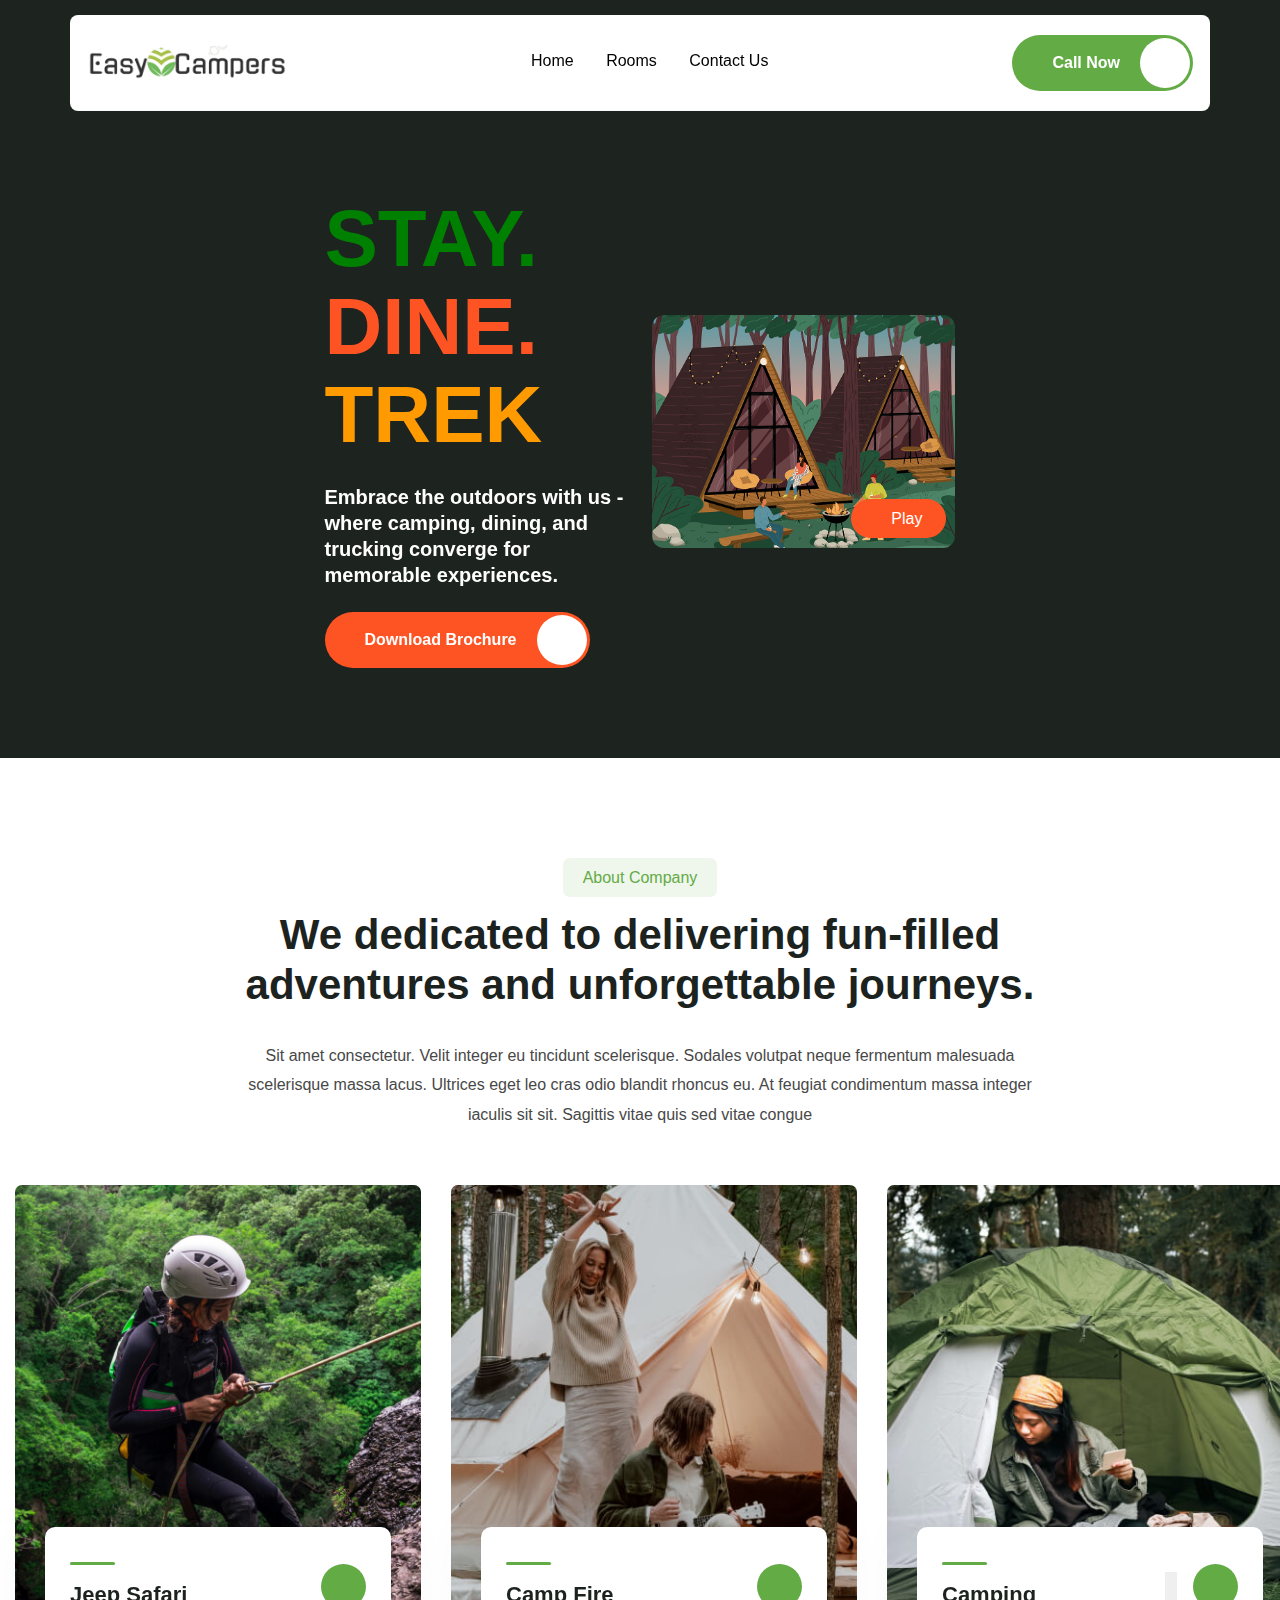
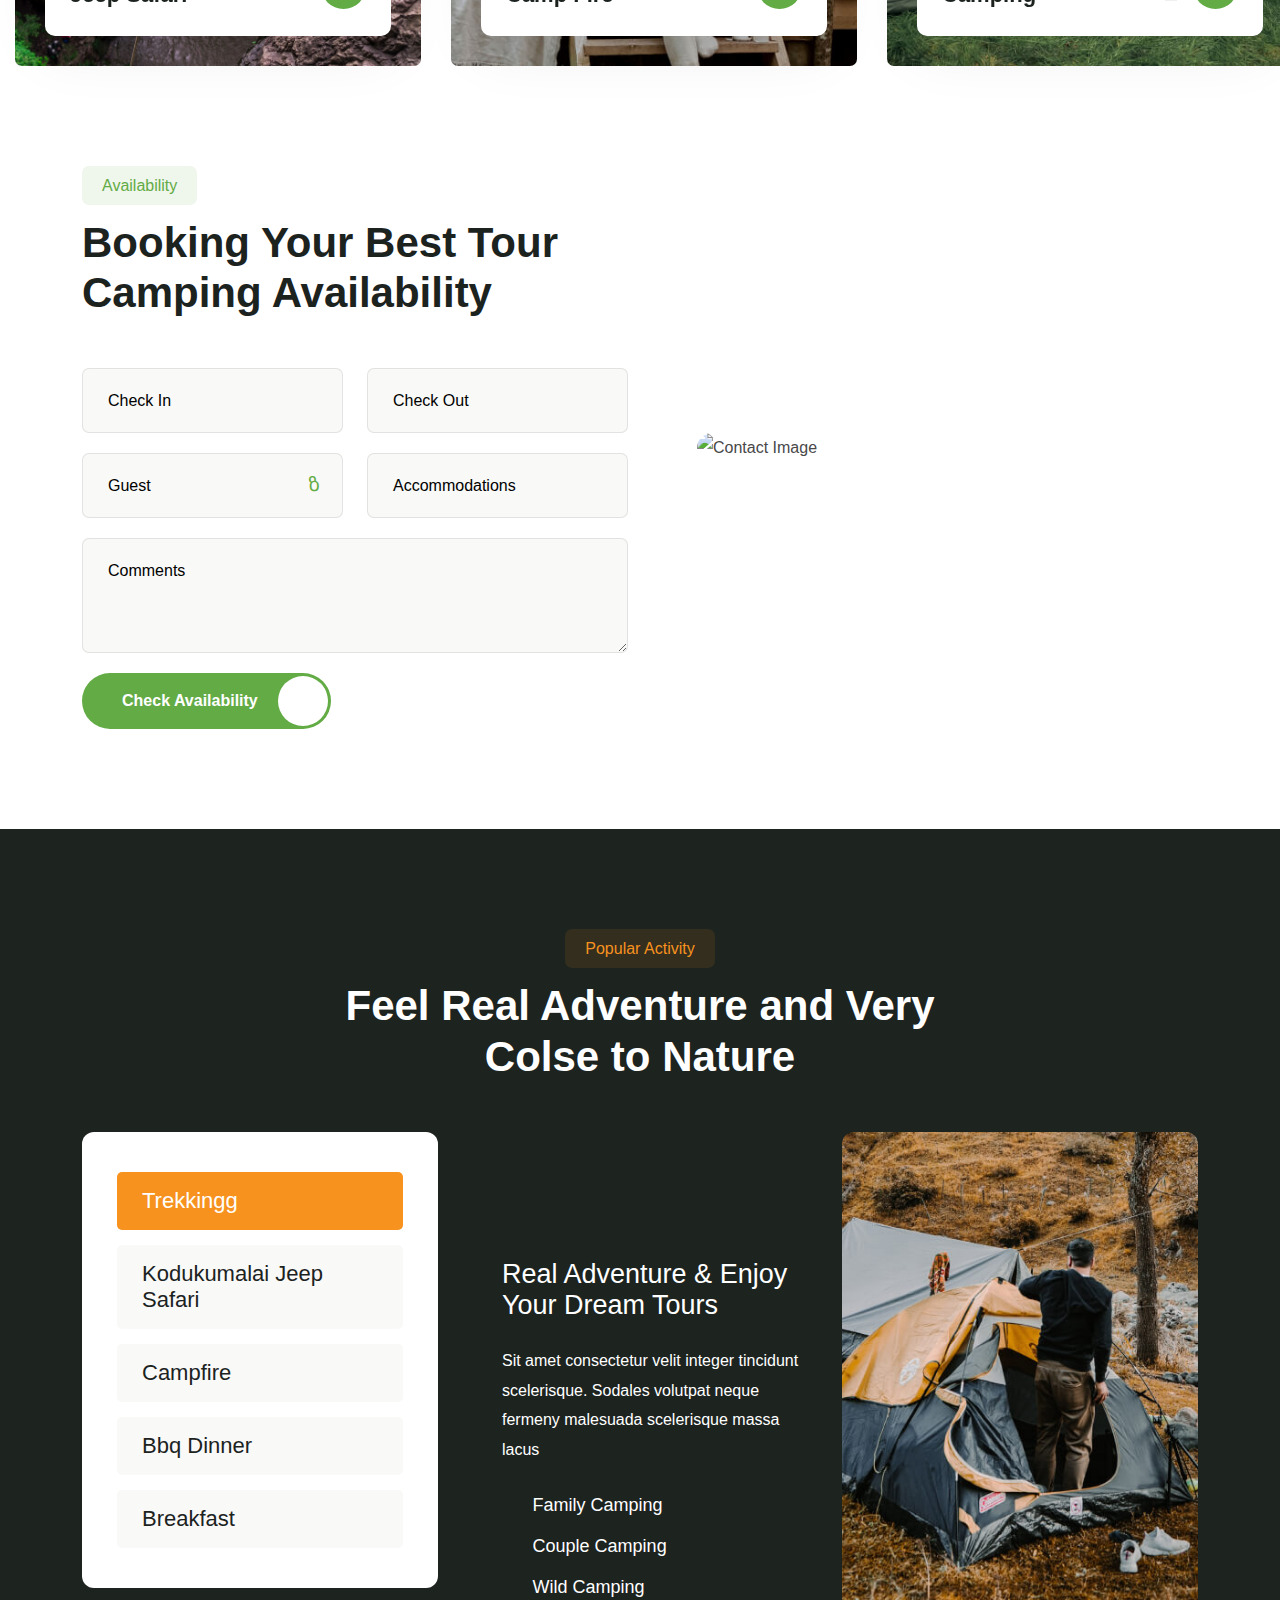
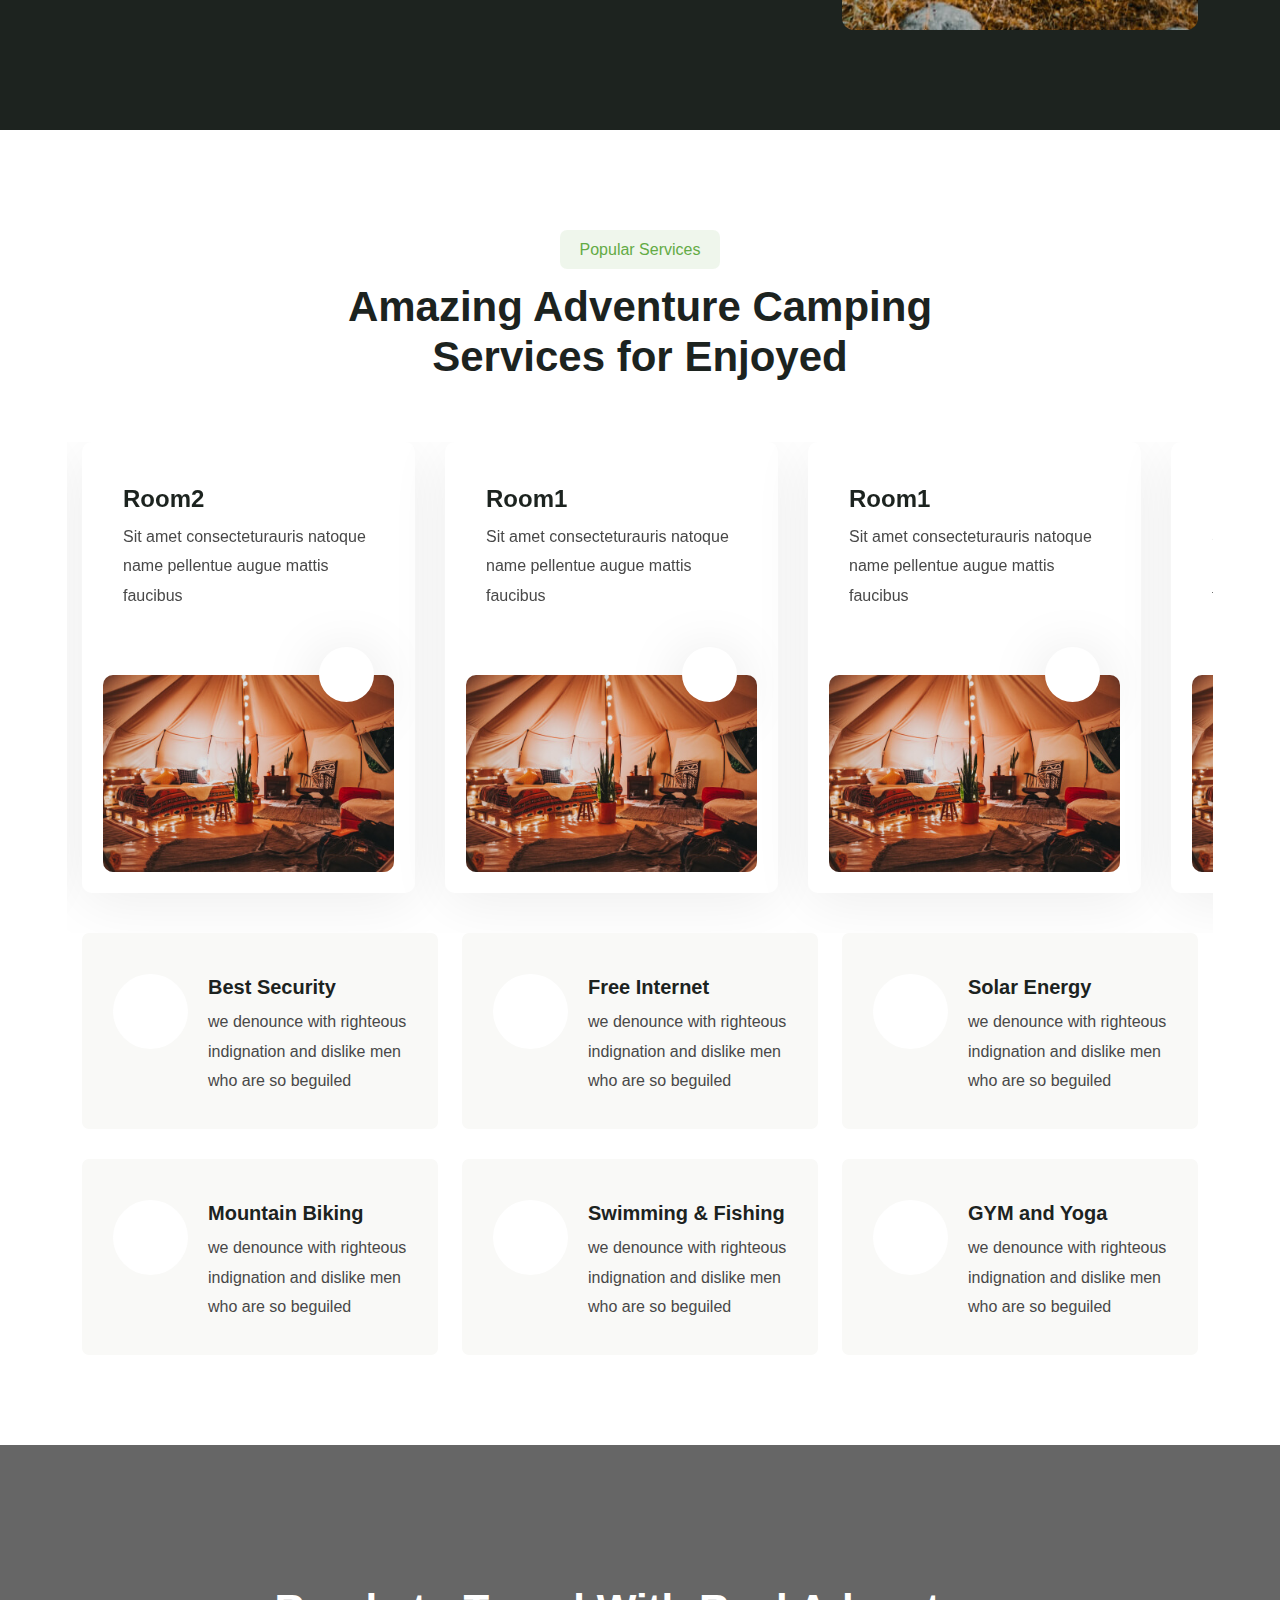
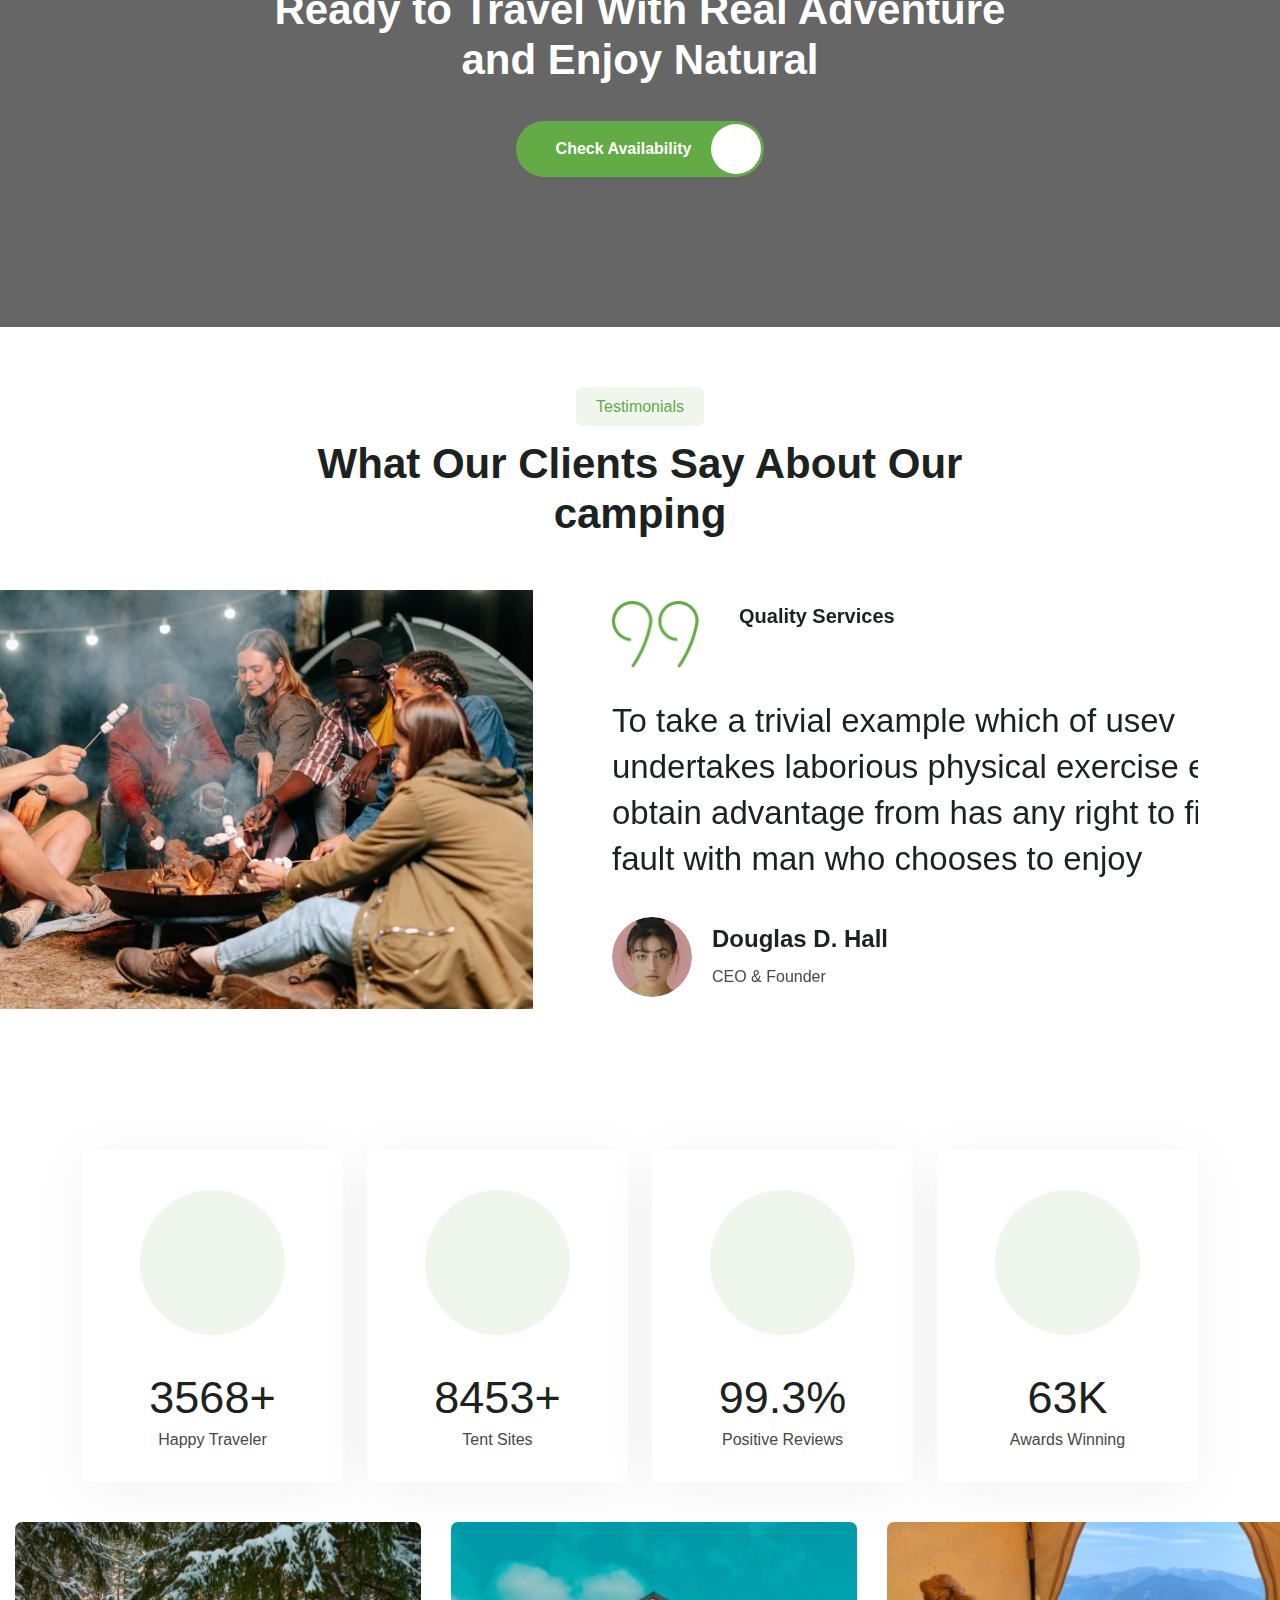
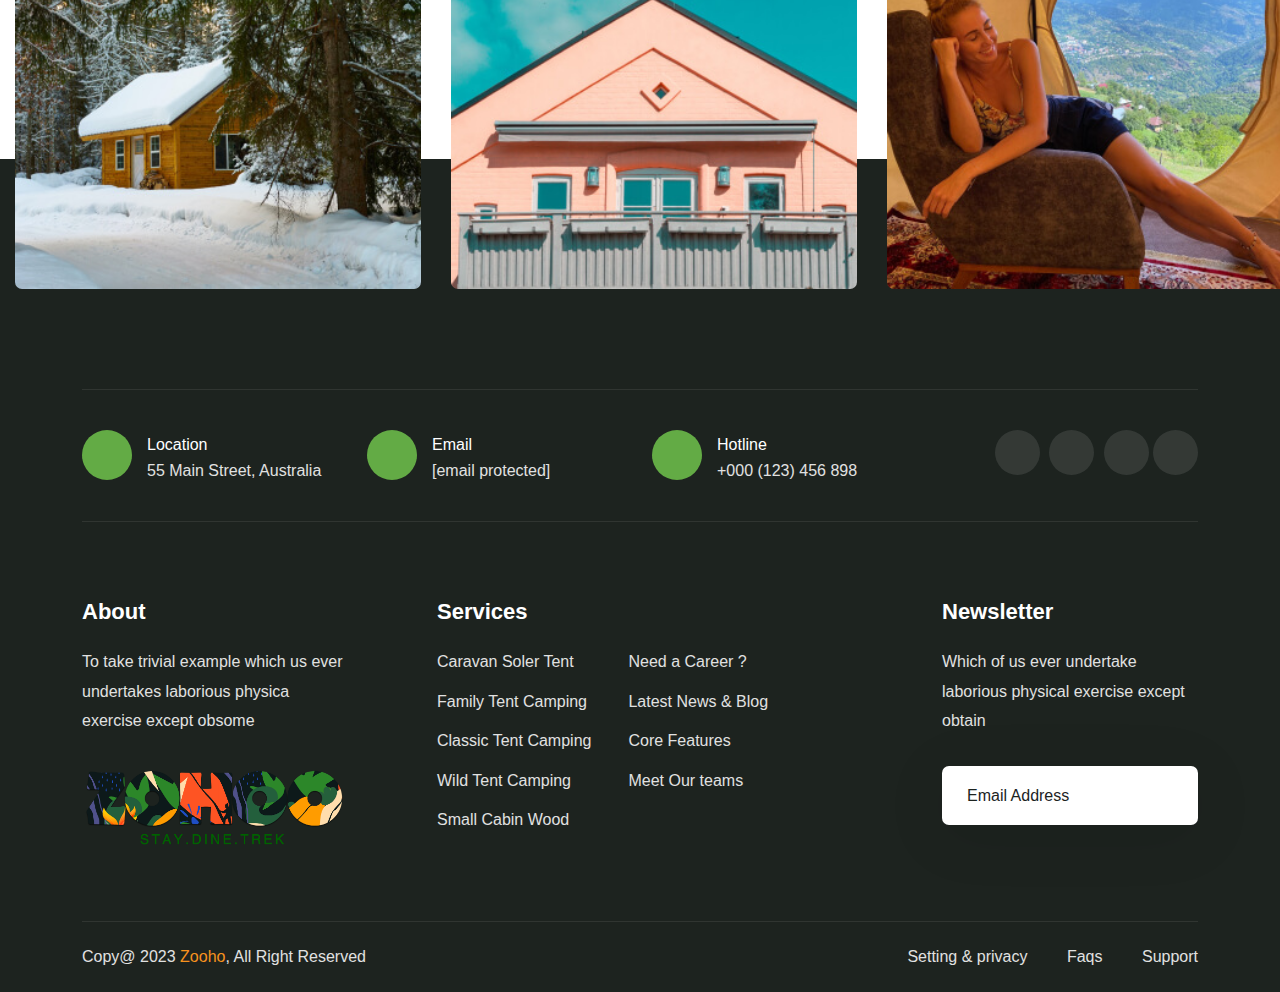
==== index.html @ 06634f6d "first commit" ====
<!DOCTYPE html>
<!-- saved from url=(0042)https://idigitalwave.com/Projects/zooho-2/ -->
<html lang="en">
   <head>
      <meta http-equiv="Content-Type" content="text/html; charset=UTF-8">
      <!--====== Required meta tags ======-->   
      <meta http-equiv="x-ua-compatible" content="ie=edge">
      <meta name="description" content="Adventure, Tours, Travel">
      <meta name="viewport" content="width=device-width, initial-scale=1, shrink-to-fit=no">
      <!--====== Title ======-->
      <title>AfsalMs-</title>
      <!--====== Favicon Icon ======-->
      <link rel="shortcut icon" href="https://idigitalwave.com/Projects/zooho-2/assets/images/favicon.ico" type="image/png">
      <!--====== Google Fonts ======-->
      <link href="css2" rel="stylesheet">
      <!--====== Flaticon css ======-->
      <link rel="stylesheet" href="flaticon_gowilds.css">
      <!--====== FontAwesome css ======-->
      <link rel="stylesheet" href="all.min.css">
      <!--====== Bootstrap css ======-->
      <link rel="stylesheet" href="bootstrap.min.css">
      <!--====== magnific-popup css ======-->
      <link rel="stylesheet" href="./magnific-popup.css">
      <!--====== Slick-popup css ======-->
      <link rel="stylesheet" href="./slick.css">
      <!--====== Jquery UI css ======-->
      <link rel="stylesheet" href="./jquery-ui.min.css">
      <!--====== Nice Select css ======-->
      <link rel="stylesheet" href="./nice-select.css">
      <!--====== Animate css ======-->
      <link rel="stylesheet" href="./animate.css">
      <!--====== Default css ======-->
      <link rel="stylesheet" href="./default.css">
      <!--====== Style css ======-->
      <link rel="stylesheet" href="./style.css">
      <link rel="stylesheet" href="./custome.css">
   </head>
   <body data-new-gr-c-s-check-loaded="14.1038.0" data-gr-ext-installed="">
      <!-- Play/pause button with icons -->
      <!-- body wrap start -->
      <div class="body-wrap overflow-hidden">
         <!-- back-to-top start -->
         <!-- <div class="backtotop">
            <a href="#!" class="scroll">
                <i class="far fa-arrow-up fw-bold"></i>
            </a>
            </div> -->
         <!-- back-to-top end -->
         <!-- header section start -->
         <div class="preloader" style="display: none;">
            <div class="loader">
               <div class="pre-shadow"></div>
               <div class="pre-box"></div>
            </div>
         </div>
         <!--====== End Preloader ======-->
         <!--====== Search From ======--
         <div class="modal fade search-modal" id="search-modal">
            <div class="modal-dialog modal-dialog-centered">
               <div class="modal-content">
                  <form>
                     <div class="form_group">
                        <input type="search" class="form_control" placeholder="Search here" name="search">
                        <label><i class="fa fa-search"></i></label>
                     </div>
                  </form>
               </div>
            </div>
         </div>
         --====== Search From ======-->
         <header class="header-area header-one transparent-header">
            <!--====== Header Navigation ======-->
            <div class="header-navigation navigation-white breakpoint-on">
               <div class="nav-overlay"></div>
               <div class="container-fluid">
                  <div class="primary-menu white-bg nav-bg">
                     <!--====== Site Branding ======-->
                     <div class="site-branding">
                        <a href="https://idigitalwave.com/Projects/zooho-2/index.html" class="brand-logo logo-white"><img src="./easy_campers_text.png" alt="Site Logo"></a>
                     </div>
                     <!--====== Nav Menu ======-->
                     <div class="nav-menu">
                        <!--====== Site Branding ======-->
                        <div class="mobile-logo mb-30 d-block d-xl-none">
                           <a href="https://idigitalwave.com/Projects/zooho-2/index.html" class="brand-logo"><img src="./logo-black.png" alt="Site Logo"></a>
                        </div>
                        <!--=== Nav Search ===-->
                        <!--====== main Menu ======-->
                        <nav class="main-menu">
                           <ul class="menu-1">
                              <li class="menu-item has-children"><a href="https://idigitalwave.com/Projects/zooho-2/#">Home</a>
                              </li>
                              <li class="menu-item has-children"><a href="https://idigitalwave.com/Projects/zooho-2/#">Rooms</a>
                              </li>
                              <li class="menu-item has-children"><a href="https://idigitalwave.com/Projects/zooho-2/#">Contact Us</a>
                              </li>
                           </ul>
                        </nav>
                        <!--====== Menu Button ======-->
                        <div class="menu-button mt-40 d-xl-none">
                           <a href="https://idigitalwave.com/Projects/zooho-2/contact.html" class="main-btn secondary-btn">Book Now<i class="fas fa-paper-plane"></i></a>
                        </div>
                     </div>
                     <!--====== Nav Right Item ======-->
                     <div class="nav-right-item">
                        <div class="menu-button d-xl-block d-none">
                           <a href="https://idigitalwave.com/Projects/zooho-2/contact.html" class="main-btn primary-btn">Call Now<i class="fas fa-phone"></i></a>
                        </div>
                        <div class="navbar-toggler">
                           <span></span>
                           <span></span>
                           <span></span>
                        </div>
                     </div>
                  </div>
               </div>
            </div>
         </header>
         <!--====== End Area ======-->
         <!-- main body start -->
         <section class="hero-section">
            <!--=== Hero Wrapper ===-->
            <div class="hero-wrapper black-bg">
               <!--=== Hero Slider ===-->
               <div class="hero-slider-one slick-initialized slick-slider">
                  <!--=== Single Slider ===-->
                  <!--=== Single Slider ===-->
                  <!-- <div class="single-slider">
                     <div class="container-fluid">
                         <div class="row align-items-center">
                             <div class="col-xl-6">
                           
                                 <div class="hero-content text-white">
                                     <h1 data-animation="fadeInDown" data-delay=".4s">Travel &
                                         Adventure
                                         Tour</h1>
                                     <div class="text-button d-flex align-items-center">
                                         <p data-animation="fadeInLeft" data-delay=".5s">Nunc et dui nullam aliquam
                                             eget
                                             velit. Consectetur nulla convallis
                                             viverra quisque eleifend</p>
                                         <div class="hero-button" data-animation="fadeInRight" data-delay=".6s">
                                             <a href="about.html" class="main-btn primary-btn">Explore More<i class="fas fa-paper-plane"></i></a>
                                         </div>
                                     </div>
                                 </div>
                             </div>
                             <div class="col-xl-6">
                               
                                 <div class="hero-image" data-animation="fadeInRight">
                                     <img src="assets/images/hero/hero-one_img-2.jpg" alt="Hero Image">
                                 </div>
                             </div>
                         </div>
                     </div>
                     </div> -->
                  <div class="slick-list draggable">
                     <div class="slick-track" style="opacity: 1; width: 871px;">
                        <div class="single-slider slick-slide slick-current slick-active" style="width: 871px; position: relative; left: 0px; top: 0px; z-index: 999; opacity: 1;" data-slick-index="0" aria-hidden="false" tabindex="0">
                           <div class="container-fluid">
                              <div class="row align-items-center">
                                 <div class="col-xl-6">
                                    <!--=== Hero Content ===-->
                                    <div class="hero-content text-white">
                                       <h1 data-animation="fadeInDown" data-delay=".4s" class="" style="animation-delay: 0.4s;"><span class="green">
                                          STAY.</span>
                                          <span class="orange"> DINE.</span>
                                          <span class="yellow">TREK</span>
                                       </h1>
                                       <div class="text-button d-flex align-items-center">
                                          <h5 class="mb-4" data-animation="fadeInLeft" data-delay=".5s" style="animation-delay: 0.5s;">Embrace the
                                             outdoors with
                                             us
                                             - where camping, dining, and trucking converge for memorable
                                             experiences.
                                          </h5>
                                       </div>
                                       <div class="hero-button" data-animation="fadeInRight" data-delay=".6s" style="animation-delay: 0.6s;">
                                          <a href="https://idigitalwave.com/Projects/zooho-2/about.html" class="main-btn primary-btn orange-btn" tabindex="0">Download
                                          Brochure<i class="fas fa-download"></i></a>
                                       </div>
                                    </div>
                                 </div>
                                 <div class="col-xl-6">
                                    <!--=== Hero Image ===-->
                                    <div class="hero-image position-relative" data-animation="fadeInRight">
                                       <img src="./hero-one_img-1.jpg" alt="Hero Image">
                                       <button id="playButton" tabindex="0"> <i class="fas fa-music hithere"></i> Play</button>
                                       <audio id="backgroundMusic" src="d.mp3" loop=""></audio>
                                    </div>
                                 </div>
                              </div>
                           </div>
                        </div>
                     </div>
                  </div>
               </div>
            </div>
         </section>
         <!--====== End Hero Section ======-->
         <!--====== Start About Section ======-->
         <section class="about-section pt-100">
            <div class="container-fluid">
               <div class="row justify-content-center">
                  <div class="col-xl-8 col-lg-9">
                     <!--=== About Content Box ===-->
                     <div class="about-content-box text-center mb-55 wow fadeInDown" style="visibility: visible; animation-name: fadeInDown;">
                        <div class="section-title mb-30">
                           <span class="sub-title">About Company</span>
                           <h2>We dedicated to delivering fun-filled
                              adventures and unforgettable journeys.
                           </h2>
                        </div>
                        <p>Sit amet consectetur. Velit integer eu tincidunt scelerisque. Sodales volutpat neque
                           fermentum
                           malesuada scelerisque massa lacus. Ultrices eget leo cras odio blandit rhoncus eu. At
                           feugiat
                           condimentum massa integer iaculis sit sit. Sagittis vitae quis sed vitae congue
                        </p>
                     </div>
                  </div>
               </div>
               <div class="slider-active-4-item wow fadeInUp slick-initialized slick-slider" style="visibility: visible; animation-name: fadeInUp;">
                  <!--=== Features Image Item ===-->
                  <!--=== Features Image Item ===-->
                  <!--=== Features Image Item ===-->
                  <!--=== Features Image Item ===-->
                  <div class="slick-list draggable">
                     <div class="slick-track" style="opacity: 1; width: 4360px; transform: translate3d(-1744px, 0px, 0px);">
                        <div class="single-features-item mb-40 slick-slide slick-cloned" style="width: 406px;" data-slick-index="-2" id="" aria-hidden="true" tabindex="-1">
                           <div class="img-holder">
                              <img src="./feat-3.jpg" alt="Features Image">
                              <div class="content">
                                 <div class="text">
                                    <h4 class="title">Jeep Safari</h4>
                                    <a href="https://idigitalwave.com/Projects/zooho-2/#" class="icon-btn" tabindex="-1"><i class="far fa-arrow-right"></i></a>
                                 </div>
                                 <p>Set unde omnis estenatus voluptatem aperiae.</p>
                              </div>
                           </div>
                        </div>
                        <div class="single-features-item mb-40 slick-slide slick-cloned" style="width: 406px;" data-slick-index="-1" id="" aria-hidden="true" tabindex="-1">
                           <div class="img-holder">
                              <img src="./feat-4.jpg" alt="Features Image">
                              <div class="content">
                                 <div class="text">
                                    <h4 class="title">Camp Fire</h4>
                                    <a href="https://idigitalwave.com/Projects/zooho-2/#" class="icon-btn" tabindex="-1"><i class="far fa-arrow-right"></i></a>
                                 </div>
                                 <p>Set unde omnis estenatus voluptatem aperiae.</p>
                              </div>
                           </div>
                        </div>
                        <div class="single-features-item mb-40 slick-slide" style="width: 406px;" data-slick-index="0" aria-hidden="true" tabindex="-1">
                           <div class="img-holder">
                              <img src="./feat-1.jpg" alt="Features Image">
                              <div class="content">
                                 <div class="text">
                                    <h4 class="title">Camping
                                    </h4>
                                    <button id="play-pause-button" tabindex="-1">
                                       <i class="fas fa-play"></i> <!-- Play icon -->
                                    </button>
                                    <a href="https://idigitalwave.com/Projects/zooho-2/#" class="icon-btn" tabindex="-1"><i class="far fa-arrow-right"></i></a>
                                 </div>
                                 <p>Set unde omnis estenatus voluptatem aperiae.</p>
                              </div>
                           </div>
                        </div>
                        <div class="single-features-item mb-40 slick-slide" style="width: 406px;" data-slick-index="1" aria-hidden="true" tabindex="-1">
                           <div class="img-holder">
                              <img src="./feat-2.jpg" alt="Features Image">
                              <div class="content">
                                 <div class="text">
                                    <h4 class="title">Trekking</h4>
                                    <a href="https://idigitalwave.com/Projects/zooho-2/#" class="icon-btn" tabindex="-1"><i class="far fa-arrow-right"></i></a>
                                 </div>
                                 <p>Set unde omnis estenatus voluptatem aperiae.</p>
                              </div>
                           </div>
                        </div>
                        <div class="single-features-item mb-40 slick-slide slick-current slick-active" style="width: 406px;" data-slick-index="2" aria-hidden="false" tabindex="0">
                           <div class="img-holder">
                              <img src="./feat-3.jpg" alt="Features Image">
                              <div class="content">
                                 <div class="text">
                                    <h4 class="title">Jeep Safari</h4>
                                    <a href="https://idigitalwave.com/Projects/zooho-2/#" class="icon-btn" tabindex="0"><i class="far fa-arrow-right"></i></a>
                                 </div>
                                 <p>Set unde omnis estenatus voluptatem aperiae.</p>
                              </div>
                           </div>
                        </div>
                        <div class="single-features-item mb-40 slick-slide slick-active" style="width: 406px;" data-slick-index="3" aria-hidden="false" tabindex="0">
                           <div class="img-holder">
                              <img src="./feat-4.jpg" alt="Features Image">
                              <div class="content">
                                 <div class="text">
                                    <h4 class="title">Camp Fire</h4>
                                    <a href="https://idigitalwave.com/Projects/zooho-2/#" class="icon-btn" tabindex="0"><i class="far fa-arrow-right"></i></a>
                                 </div>
                                 <p>Set unde omnis estenatus voluptatem aperiae.</p>
                              </div>
                           </div>
                        </div>
                        <div class="single-features-item mb-40 slick-slide slick-cloned" style="width: 406px;" data-slick-index="4" id="" aria-hidden="true" tabindex="-1">
                           <div class="img-holder">
                              <img src="./feat-1.jpg" alt="Features Image">
                              <div class="content">
                                 <div class="text">
                                    <h4 class="title">Camping
                                    </h4>
                                    <button id="" tabindex="-1">
                                       <i class="fas fa-play"></i> <!-- Play icon -->
                                    </button>
                                    <a href="https://idigitalwave.com/Projects/zooho-2/#" class="icon-btn" tabindex="-1"><i class="far fa-arrow-right"></i></a>
                                 </div>
                                 <p>Set unde omnis estenatus voluptatem aperiae.</p>
                              </div>
                           </div>
                        </div>
                        <div class="single-features-item mb-40 slick-slide slick-cloned" style="width: 406px;" data-slick-index="5" id="" aria-hidden="true" tabindex="-1">
                           <div class="img-holder">
                              <img src="./feat-2.jpg" alt="Features Image">
                              <div class="content">
                                 <div class="text">
                                    <h4 class="title">Trekking</h4>
                                    <a href="https://idigitalwave.com/Projects/zooho-2/#" class="icon-btn" tabindex="-1"><i class="far fa-arrow-right"></i></a>
                                 </div>
                                 <p>Set unde omnis estenatus voluptatem aperiae.</p>
                              </div>
                           </div>
                        </div>
                        <div class="single-features-item mb-40 slick-slide slick-cloned" style="width: 406px;" data-slick-index="6" id="" aria-hidden="true" tabindex="-1">
                           <div class="img-holder">
                              <img src="./feat-3.jpg" alt="Features Image">
                              <div class="content">
                                 <div class="text">
                                    <h4 class="title">Jeep Safari</h4>
                                    <a href="https://idigitalwave.com/Projects/zooho-2/#" class="icon-btn" tabindex="-1"><i class="far fa-arrow-right"></i></a>
                                 </div>
                                 <p>Set unde omnis estenatus voluptatem aperiae.</p>
                              </div>
                           </div>
                        </div>
                        <div class="single-features-item mb-40 slick-slide slick-cloned" style="width: 406px;" data-slick-index="7" id="" aria-hidden="true" tabindex="-1">
                           <div class="img-holder">
                              <img src="./feat-4.jpg" alt="Features Image">
                              <div class="content">
                                 <div class="text">
                                    <h4 class="title">Camp Fire</h4>
                                    <a href="https://idigitalwave.com/Projects/zooho-2/#" class="icon-btn" tabindex="-1"><i class="far fa-arrow-right"></i></a>
                                 </div>
                                 <p>Set unde omnis estenatus voluptatem aperiae.</p>
                              </div>
                           </div>
                        </div>
                     </div>
                  </div>
               </div>
            </div>
         </section>
         <!--====== End Hero Section ======-->
         <!--====== Start Booking Section ======-->
         <section class="booking-section pt-60 pb-50">
            <div class="container">
               <div class="row align-items-xl-center">
                  <div class="col-lg-6">
                     <!--=== Booking Content Box ===-->
                     <div class="booking-content-box mb-50 wow fadeInLeft" style="visibility: visible; animation-name: fadeInLeft;">
                        <div class="section-title mb-50">
                           <span class="sub-title">Availability</span>
                           <h2>Booking Your Best Tour
                              Camping Availability
                           </h2>
                        </div>
                        <form class="booking-form">
                           <div class="row">
                              <div class="col-md-6">
                                 <div class="form_group">
                                    <label><i class="far fa-calendar-alt"></i></label>
                                    <input type="text" class="form_control datepicker hasDatepicker" placeholder="Check In" id="dp1694705249456">
                                 </div>
                              </div>
                              <div class="col-md-6">
                                 <div class="form_group">
                                    <label><i class="far fa-calendar-alt"></i></label>
                                    <input type="text" class="form_control datepicker hasDatepicker" placeholder="Check Out" id="dp1694705249457">
                                 </div>
                              </div>
                              <div class="col-md-6">
                                 <div class="form_group">
                                    <label><i class="far fa-user-alt"></i></label>
                                    <input type="text" class="form_control" placeholder="Guest" name="text">
                                 </div>
                              </div>
                              <div class="col-md-6">
                                 <div class="form_group">
                                    <select class="wide" style="display: none;">
                                       <option data-display="Accommodations">Accommodations</option>
                                       <option value="01">Classic Tent</option>
                                       <option value="01">Forest Camping</option>
                                       <option value="01">Small Trailer</option>
                                       <option value="01">Tree House Tent</option>
                                       <option value="01">Tent Camping</option>
                                       <option value="01">Couple Tent</option>
                                    </select>
                                    <div class="nice-select wide" tabindex="0">
                                       <span class="current">Accommodations</span>
                                       <ul class="list">
                                          <li data-value="Accommodations" data-display="Accommodations" class="option selected">Accommodations</li>
                                          <li data-value="01" class="option">Classic Tent</li>
                                          <li data-value="01" class="option">Forest Camping</li>
                                          <li data-value="01" class="option">Small Trailer</li>
                                          <li data-value="01" class="option">Tree House Tent</li>
                                          <li data-value="01" class="option">Tent Camping</li>
                                          <li data-value="01" class="option">Couple Tent</li>
                                       </ul>
                                    </div>
                                 </div>
                              </div>
                              <div class="col-md-12">
                                 <textarea name="comments" placeholder="Comments" class="form_control" cols="8" rows="3"></textarea>
                              </div>
                              <div class="col-md-12">
                                 <div class="form_group">
                                    <button class="main-btn primary-btn">Check availability<i class="fas fa-paper-plane"></i></button>
                                 </div>
                              </div>
                           </div>
                        </form>
                     </div>
                  </div>
                  <div class="col-lg-6">
                     <!--=== Booking Image Box ===-->
                     <div class="booking-image-box mb-50 ml-lg-45 wow fadeInRight" style="visibility: visible; animation-name: fadeInRight;">
                        <img src="./move2.gif" class="radius-60" alt="Contact Image">
                     </div>
                  </div>
               </div>
            </div>
         </section>
         <!--====== End Hero Section ======-->
         <!--====== Start Activity Section ======-->
         <section class="activity-section">
            <div class="activity-wrapper-bgc  text-white black-bg">
               <div class="container">
                  <div class="row justify-content-center">
                     <div class="col-xl-7">
                        <div class="section-title text-center mb-50 wow fadeInDown" style="visibility: visible; animation-name: fadeInDown;">
                           <span class="sub-title">Popular Activity</span>
                           <h2>Feel Real Adventure and Very
                              Colse to Nature
                           </h2>
                        </div>
                     </div>
                  </div>
                  <div class="row">
                     <div class="col-lg-4">
                        <!--=== Activity Nav Tab ===-->
                        <div class="activity-nav-tab mb-50 wow fadeInLeft" style="visibility: visible; animation-name: fadeInLeft;">
                           <ul class="nav nav-tabs" role="tablist">
                              <li>
                                 <a href="https://idigitalwave.com/Projects/zooho-2/#tab1" class="nav-link active" data-bs-toggle="tab" data-bs-target="#tab1" aria-selected="true" role="tab">Trekkingg</a>
                              </li>
                              <li>
                                 <a href="https://idigitalwave.com/Projects/zooho-2/#tab2" class="nav-link" data-bs-toggle="tab" data-bs-target="#tab2" aria-selected="false" tabindex="-1" role="tab">Kodukumalai Jeep Safari</a>
                              </li>
                              <li>
                                 <a href="https://idigitalwave.com/Projects/zooho-2/#tab3" class="nav-link" data-bs-toggle="tab" data-bs-target="#tab3" aria-selected="false" tabindex="-1" role="tab">Campfire</a>
                              </li>
                              <li>
                                 <a href="https://idigitalwave.com/Projects/zooho-2/#tab4" class="nav-link" data-bs-toggle="tab" data-bs-target="#tab4" aria-selected="false" tabindex="-1" role="tab">Bbq
                                 Dinner</a>
                              </li>
                              <li>
                                 <a href="https://idigitalwave.com/Projects/zooho-2/#tab5" class="nav-link" data-bs-toggle="tab" data-bs-target="#tab5" aria-selected="false" tabindex="-1" role="tab">Breakfast</a>
                              </li>
                           </ul>
                        </div>
                     </div>
                     <div class="col-lg-8">
                        <!--=== Tab Content ===-->
                        <div class="tab-content mb-50 wow fadeInRight" style="visibility: visible; animation-name: fadeInRight;">
                           <!--=== Tab Pane ===-->
                           <div class="tab-pane fade show active" id="tab1" role="tabpanel">
                              <div class="row align-items-center">
                                 <div class="col-md-6">
                                    <!--=== Activity Content Box ===-->
                                    <div class="activity-content-box pl-lg-40">
                                       <div class="icon">
                                          <i class="flaticon-camp"></i>
                                       </div>
                                       <h3 class="title">Real Adventure &amp; Enjoy
                                          Your Dream Tours
                                       </h3>
                                       <p>Sit amet consectetur velit integer tincidunt
                                          scelerisque. Sodales volutpat neque fermeny
                                          malesuada scelerisque massa lacus
                                       </p>
                                       <ul class="check-list">
                                          <li><i class="fas fa-badge-check"></i>Family Camping</li>
                                          <li><i class="fas fa-badge-check"></i>Couple Camping</li>
                                          <li><i class="fas fa-badge-check"></i>Wild Camping</li>
                                       </ul>
                                    </div>
                                 </div>
                                 <div class="col-md-6">
                                    <!--=== Activity Image Box ===-->
                                    <div class="activity-image-box">
                                       <img src="./activity.jpg" class="radius-12" alt="Image">
                                    </div>
                                 </div>
                              </div>
                           </div>
                           <!--=== Tab Pane ===-->
                           <div class="tab-pane fade" id="tab2" role="tabpanel">
                              <div class="row align-items-center">
                                 <div class="col-md-6">
                                    <!--=== Activity Content Box ===-->
                                    <div class="activity-content-box pl-lg-40">
                                       <div class="icon">
                                          <i class="flaticon-camp"></i>
                                       </div>
                                       <h3 class="title">Real Adventure &amp; Enjoy
                                          Your Dream Tours
                                       </h3>
                                       <p>Sit amet consectetur velit integer tincidunt
                                          scelerisque. Sodales volutpat neque fermeny
                                          malesuada scelerisque massa lacus
                                       </p>
                                       <ul class="check-list">
                                          <li><i class="fas fa-badge-check"></i>Family Camping</li>
                                          <li><i class="fas fa-badge-check"></i>Couple Camping</li>
                                          <li><i class="fas fa-badge-check"></i>Wild Camping</li>
                                       </ul>
                                    </div>
                                 </div>
                                 <div class="col-lg-6">
                                    <!--=== Acctivity Image Box ===-->
                                    <div class="activity-image-box">
                                       <img src="./activity.jpg" class="radius-12" alt="Image">
                                    </div>
                                 </div>
                              </div>
                           </div>
                           <!--=== Tab Pane ===-->
                           <div class="tab-pane fade" id="tab3" role="tabpanel">
                              <div class="row align-items-center">
                                 <div class="col-md-6">
                                    <!--=== Activity Content Box ===-->
                                    <div class="activity-content-box pl-lg-40">
                                       <div class="icon">
                                          <i class="flaticon-camp"></i>
                                       </div>
                                       <h3 class="title">Real Adventure &amp; Enjoy
                                          Your Dream Tours
                                       </h3>
                                       <p>Sit amet consectetur velit integer tincidunt
                                          scelerisque. Sodales volutpat neque fermeny
                                          malesuada scelerisque massa lacus
                                       </p>
                                       <ul class="check-list">
                                          <li><i class="fas fa-badge-check"></i>Family Camping</li>
                                          <li><i class="fas fa-badge-check"></i>Couple Camping</li>
                                          <li><i class="fas fa-badge-check"></i>Wild Camping</li>
                                       </ul>
                                    </div>
                                 </div>
                                 <div class="col-lg-6">
                                    <!--=== Activity Image Box ===-->
                                    <div class="activity-image-box">
                                       <img src="./activity.jpg" class="radius-12" alt="Image">
                                    </div>
                                 </div>
                              </div>
                           </div>
                           <!--=== Tab Pane ===-->
                           <div class="tab-pane fade" id="tab4" role="tabpanel">
                              <div class="row align-items-center">
                                 <div class="col-md-6">
                                    <!--=== Activity Content Box ===-->
                                    <div class="activity-content-box pl-lg-40">
                                       <div class="icon">
                                          <i class="flaticon-camp"></i>
                                       </div>
                                       <h3 class="title">Real Adventure &amp; Enjoy
                                          Your Dream Tours
                                       </h3>
                                       <p>Sit amet consectetur velit integer tincidunt
                                          scelerisque. Sodales volutpat neque fermeny
                                          malesuada scelerisque massa lacus
                                       </p>
                                       <ul class="check-list">
                                          <li><i class="fas fa-badge-check"></i>Family Camping</li>
                                          <li><i class="fas fa-badge-check"></i>Couple Camping</li>
                                          <li><i class="fas fa-badge-check"></i>Wild Camping</li>
                                       </ul>
                                    </div>
                                 </div>
                                 <div class="col-lg-6">
                                    <!--=== Activity Image Box ===-->
                                    <div class="activity-image-box">
                                       <img src="./activity.jpg" class="radius-12" alt="Image">
                                    </div>
                                 </div>
                              </div>
                           </div>
                           <!--=== Tab Pane ===-->
                           <div class="tab-pane fade" id="tab5" role="tabpanel">
                              <div class="row align-items-center">
                                 <div class="col-md-6">
                                    <!--=== Activity Content Box ===-->
                                    <div class="activity-content-box pl-lg-40">
                                       <div class="icon">
                                          <i class="flaticon-camp"></i>
                                       </div>
                                       <h3 class="title">Real Adventure &amp; Enjoy
                                          Your Dream Tours
                                       </h3>
                                       <p>Sit amet consectetur velit integer tincidunt
                                          scelerisque. Sodales volutpat neque fermeny
                                          malesuada scelerisque massa lacus
                                       </p>
                                       <ul class="check-list">
                                          <li><i class="fas fa-badge-check"></i>Family Camping</li>
                                          <li><i class="fas fa-badge-check"></i>Couple Camping</li>
                                          <li><i class="fas fa-badge-check"></i>Wild Camping</li>
                                       </ul>
                                    </div>
                                 </div>
                                 <div class="col-lg-6">
                                    <!--=== Activity Image Box ===-->
                                    <div class="activity-image-box">
                                       <img src="./activity.jpg" class="radius-12" alt="Image">
                                    </div>
                                 </div>
                              </div>
                           </div>
                           <!--=== Tab Pane ===-->
                           <div class="tab-pane fade" id="tab6">
                              <div class="row align-items-center">
                                 <div class="col-md-6">
                                    <!--=== Activity Cotent Box ===-->
                                    <div class="activity-content-box pl-lg-40">
                                       <div class="icon">
                                          <i class="flaticon-camp"></i>
                                       </div>
                                       <h3 class="title">Real Adventure &amp; Enjoy
                                          Your Dream Tours
                                       </h3>
                                       <p>Sit amet consectetur velit integer tincidunt
                                          scelerisque. Sodales volutpat neque fermeny
                                          malesuada scelerisque massa lacus
                                       </p>
                                       <ul class="check-list">
                                          <li><i class="fas fa-badge-check"></i>Family Camping</li>
                                          <li><i class="fas fa-badge-check"></i>Couple Camping</li>
                                          <li><i class="fas fa-badge-check"></i>Wild Camping</li>
                                       </ul>
                                    </div>
                                 </div>
                                 <div class="col-lg-6">
                                    <!--=== Activity Image ===-->
                                    <div class="activity-image-box">
                                       <img src="./activity.jpg" class="radius-12" alt="Image">
                                    </div>
                                 </div>
                              </div>
                           </div>
                        </div>
                     </div>
                  </div>
               </div>
            </div>
         </section>
         <!--====== End Activity Section ======-->
         <!--====== Start Services Section ======-->
         <section class="services-seciton pt-100">
            <div class="container">
               <div class="row justify-content-center">
                  <div class="col-xl-8 col-lg-10">
                     <!--=== Section Title ===-->
                     <div class="section-title text-center mb-60 wow fadeInDown" style="visibility: visible; animation-name: fadeInDown;">
                        <span class="sub-title">Popular Services</span>
                        <h2>Amazing Adventure Camping
                           Services for Enjoyed
                        </h2>
                     </div>
                  </div>
               </div>
               <div class="slider-active-3-item wow fadeInUp slick-initialized slick-slider" style="visibility: visible; animation-name: fadeInUp;">
                  <!--=== Single Service Item ===-->
                  <!--=== Single Service Item ===-->
                  <!--=== Single Service Item ===-->
                  <!--=== Single Service Item ===-->
                  <div class="slick-list draggable">
                     <div class="slick-track" style="opacity: 1; width: 3630px; transform: translate3d(-1815px, 0px, 0px);">
                        <div class="single-service-item mb-40 slick-slide slick-cloned" style="width: 333px;" data-slick-index="-2" id="" aria-hidden="true" tabindex="-1">
                           <div class="content">
                              <h3 class="title"><a href="https://idigitalwave.com/Projects/zooho-2/tour-details.html" tabindex="-1">Room1</a></h3>
                              <p>Sit amet consecteturauris natoque name
                                 pellentue augue mattis faucibus
                              </p>
                              <div class="meta">
                                 <span class="icon"><i class="flaticon-blanket"></i></span>
                                 <span class="icon"><i class="flaticon-cat"></i></span>
                                 <span class="icon"><i class="flaticon-tent"></i></span>
                                 <span class="icon"><i class="flaticon-fire"></i></span>
                              </div>
                              <a href="https://idigitalwave.com/Projects/zooho-2/#" class="icon-btn" tabindex="-1"><i class="far fa-arrow-right"></i></a>
                           </div>
                           <div class="img-holder">
                              <img src="./service-2.jpg" alt="Service Image">
                           </div>
                        </div>
                        <div class="single-service-item mb-40 slick-slide slick-cloned" style="width: 333px;" data-slick-index="-1" id="" aria-hidden="true" tabindex="-1">
                           <div class="content">
                              <h3 class="title"><a href="https://idigitalwave.com/Projects/zooho-2/tour-details.html" tabindex="-1">Room2</a></h3>
                              <p>Sit amet consecteturauris natoque name
                                 pellentue augue mattis faucibus
                              </p>
                              <div class="meta">
                                 <span class="icon"><i class="flaticon-blanket"></i></span>
                                 <span class="icon"><i class="flaticon-cat"></i></span>
                                 <span class="icon"><i class="flaticon-tent"></i></span>
                                 <span class="icon"><i class="flaticon-fire"></i></span>
                              </div>
                              <a href="https://idigitalwave.com/Projects/zooho-2/#" class="icon-btn" tabindex="-1"><i class="far fa-arrow-right"></i></a>
                           </div>
                           <div class="img-holder">
                              <img src="./service-2.jpg" alt="Service Image">
                           </div>
                        </div>
                        <div class="single-service-item mb-40 slick-slide" style="width: 333px;" data-slick-index="0" aria-hidden="true" tabindex="-1">
                           <div class="content">
                              <h3 class="title"><a href="https://idigitalwave.com/Projects/zooho-2/tour-details.html" tabindex="-1">Room1</a></h3>
                              <p>Sit amet consecteturauris natoque name
                                 pellentue augue mattis faucibus
                              </p>
                              <div class="meta">
                                 <span class="icon"><i class="flaticon-blanket"></i></span>
                                 <span class="icon"><i class="flaticon-cat"></i></span>
                                 <span class="icon"><i class="flaticon-tent"></i></span>
                                 <span class="icon"><i class="flaticon-fire"></i></span>
                              </div>
                              <a href="https://idigitalwave.com/Projects/zooho-2/#" class="icon-btn" tabindex="-1"><i class="far fa-arrow-right"></i></a>
                           </div>
                           <div class="img-holder">
                              <img src="./service-2.jpg" alt="Service Image">
                           </div>
                        </div>
                        <div class="single-service-item mb-40 slick-slide" style="width: 333px;" data-slick-index="1" aria-hidden="true" tabindex="-1">
                           <div class="content">
                              <h3 class="title"><a href="https://idigitalwave.com/Projects/zooho-2/tour-details.html" tabindex="-1">Room1</a></h3>
                              <p>Sit amet consecteturauris natoque name
                                 pellentue augue mattis faucibus
                              </p>
                              <div class="meta">
                                 <span class="icon"><i class="flaticon-blanket"></i></span>
                                 <span class="icon"><i class="flaticon-cat"></i></span>
                                 <span class="icon"><i class="flaticon-tent"></i></span>
                                 <span class="icon"><i class="flaticon-fire"></i></span>
                              </div>
                              <a href="https://idigitalwave.com/Projects/zooho-2/#" class="icon-btn" tabindex="-1"><i class="far fa-arrow-right"></i></a>
                           </div>
                           <div class="img-holder">
                              <img src="./service-2.jpg" alt="Service Image">
                           </div>
                        </div>
                        <div class="single-service-item mb-40 slick-slide" style="width: 333px;" data-slick-index="2" aria-hidden="true" tabindex="-1">
                           <div class="content">
                              <h3 class="title"><a href="https://idigitalwave.com/Projects/zooho-2/tour-details.html" tabindex="-1">Room1</a></h3>
                              <p>Sit amet consecteturauris natoque name
                                 pellentue augue mattis faucibus
                              </p>
                              <div class="meta">
                                 <span class="icon"><i class="flaticon-blanket"></i></span>
                                 <span class="icon"><i class="flaticon-cat"></i></span>
                                 <span class="icon"><i class="flaticon-tent"></i></span>
                                 <span class="icon"><i class="flaticon-fire"></i></span>
                              </div>
                              <a href="https://idigitalwave.com/Projects/zooho-2/#" class="icon-btn" tabindex="-1"><i class="far fa-arrow-right"></i></a>
                           </div>
                           <div class="img-holder">
                              <img src="./service-2.jpg" alt="Service Image">
                           </div>
                        </div>
                        <div class="single-service-item mb-40 slick-slide slick-current slick-active" style="width: 333px;" data-slick-index="3" aria-hidden="false" tabindex="0">
                           <div class="content">
                              <h3 class="title"><a href="https://idigitalwave.com/Projects/zooho-2/tour-details.html" tabindex="0">Room2</a></h3>
                              <p>Sit amet consecteturauris natoque name
                                 pellentue augue mattis faucibus
                              </p>
                              <div class="meta">
                                 <span class="icon"><i class="flaticon-blanket"></i></span>
                                 <span class="icon"><i class="flaticon-cat"></i></span>
                                 <span class="icon"><i class="flaticon-tent"></i></span>
                                 <span class="icon"><i class="flaticon-fire"></i></span>
                              </div>
                              <a href="https://idigitalwave.com/Projects/zooho-2/#" class="icon-btn" tabindex="0"><i class="far fa-arrow-right"></i></a>
                           </div>
                           <div class="img-holder">
                              <img src="./service-2.jpg" alt="Service Image">
                           </div>
                        </div>
                        <div class="single-service-item mb-40 slick-slide slick-cloned slick-active" style="width: 333px;" data-slick-index="4" id="" aria-hidden="false" tabindex="-1">
                           <div class="content">
                              <h3 class="title"><a href="https://idigitalwave.com/Projects/zooho-2/tour-details.html" tabindex="0">Room1</a></h3>
                              <p>Sit amet consecteturauris natoque name
                                 pellentue augue mattis faucibus
                              </p>
                              <div class="meta">
                                 <span class="icon"><i class="flaticon-blanket"></i></span>
                                 <span class="icon"><i class="flaticon-cat"></i></span>
                                 <span class="icon"><i class="flaticon-tent"></i></span>
                                 <span class="icon"><i class="flaticon-fire"></i></span>
                              </div>
                              <a href="https://idigitalwave.com/Projects/zooho-2/#" class="icon-btn" tabindex="0"><i class="far fa-arrow-right"></i></a>
                           </div>
                           <div class="img-holder">
                              <img src="./service-2.jpg" alt="Service Image">
                           </div>
                        </div>
                        <div class="single-service-item mb-40 slick-slide slick-cloned" style="width: 333px;" data-slick-index="5" id="" aria-hidden="true" tabindex="-1">
                           <div class="content">
                              <h3 class="title"><a href="https://idigitalwave.com/Projects/zooho-2/tour-details.html" tabindex="-1">Room1</a></h3>
                              <p>Sit amet consecteturauris natoque name
                                 pellentue augue mattis faucibus
                              </p>
                              <div class="meta">
                                 <span class="icon"><i class="flaticon-blanket"></i></span>
                                 <span class="icon"><i class="flaticon-cat"></i></span>
                                 <span class="icon"><i class="flaticon-tent"></i></span>
                                 <span class="icon"><i class="flaticon-fire"></i></span>
                              </div>
                              <a href="https://idigitalwave.com/Projects/zooho-2/#" class="icon-btn" tabindex="-1"><i class="far fa-arrow-right"></i></a>
                           </div>
                           <div class="img-holder">
                              <img src="./service-2.jpg" alt="Service Image">
                           </div>
                        </div>
                        <div class="single-service-item mb-40 slick-slide slick-cloned" style="width: 333px;" data-slick-index="6" id="" aria-hidden="true" tabindex="-1">
                           <div class="content">
                              <h3 class="title"><a href="https://idigitalwave.com/Projects/zooho-2/tour-details.html" tabindex="-1">Room1</a></h3>
                              <p>Sit amet consecteturauris natoque name
                                 pellentue augue mattis faucibus
                              </p>
                              <div class="meta">
                                 <span class="icon"><i class="flaticon-blanket"></i></span>
                                 <span class="icon"><i class="flaticon-cat"></i></span>
                                 <span class="icon"><i class="flaticon-tent"></i></span>
                                 <span class="icon"><i class="flaticon-fire"></i></span>
                              </div>
                              <a href="https://idigitalwave.com/Projects/zooho-2/#" class="icon-btn" tabindex="-1"><i class="far fa-arrow-right"></i></a>
                           </div>
                           <div class="img-holder">
                              <img src="./service-2.jpg" alt="Service Image">
                           </div>
                        </div>
                        <div class="single-service-item mb-40 slick-slide slick-cloned" style="width: 333px;" data-slick-index="7" id="" aria-hidden="true" tabindex="-1">
                           <div class="content">
                              <h3 class="title"><a href="https://idigitalwave.com/Projects/zooho-2/tour-details.html" tabindex="-1">Room2</a></h3>
                              <p>Sit amet consecteturauris natoque name
                                 pellentue augue mattis faucibus
                              </p>
                              <div class="meta">
                                 <span class="icon"><i class="flaticon-blanket"></i></span>
                                 <span class="icon"><i class="flaticon-cat"></i></span>
                                 <span class="icon"><i class="flaticon-tent"></i></span>
                                 <span class="icon"><i class="flaticon-fire"></i></span>
                              </div>
                              <a href="https://idigitalwave.com/Projects/zooho-2/#" class="icon-btn" tabindex="-1"><i class="far fa-arrow-right"></i></a>
                           </div>
                           <div class="img-holder">
                              <img src="./service-2.jpg" alt="Service Image">
                           </div>
                        </div>
                     </div>
                  </div>
               </div>
            </div>
         </section>
         <!--====== End Services Section ======-->
         <!--====== Start Features Section ======-->
         <section class="features-section pb-60">
            <div class="container">
               <div class="row">
                  <div class="col-xl-4 col-lg-6 col-md-12">
                     <!--=== Fancy Icon Box ===-->
                     <div class="fancy-icon-box mb-30 wow fadeInUp" style="visibility: visible; animation-name: fadeInUp;">
                        <div class="icon">
                           <i class="flaticon-rabbit"></i>
                        </div>
                        <div class="text">
                           <h4 class="title">Best Security</h4>
                           <p>we denounce with righteous
                              indignation and dislike men
                              who are so beguiled
                           </p>
                        </div>
                     </div>
                  </div>
                  <div class="col-xl-4 col-lg-6 col-md-12">
                     <!--=== Fancy Icon Box ===-->
                     <div class="fancy-icon-box mb-30 wow fadeInUp" style="visibility: visible; animation-name: fadeInUp;">
                        <div class="icon">
                           <i class="flaticon-wifi-router"></i>
                        </div>
                        <div class="text">
                           <h4 class="title">Free Internet</h4>
                           <p>we denounce with righteous
                              indignation and dislike men
                              who are so beguiled
                           </p>
                        </div>
                     </div>
                  </div>
                  <div class="col-xl-4 col-lg-6 col-md-12">
                     <!--=== Fancy Icon Box ===-->
                     <div class="fancy-icon-box mb-30 wow fadeInUp" style="visibility: visible; animation-name: fadeInUp;">
                        <div class="icon">
                           <i class="flaticon-solar-energy"></i>
                        </div>
                        <div class="text">
                           <h4 class="title">Solar Energy</h4>
                           <p>we denounce with righteous
                              indignation and dislike men
                              who are so beguiled
                           </p>
                        </div>
                     </div>
                  </div>
                  <div class="col-xl-4 col-lg-6 col-md-12">
                     <!--=== Fancy Icon Box ===-->
                     <div class="fancy-icon-box mb-30 wow fadeInUp" style="visibility: visible; animation-name: fadeInUp;">
                        <div class="icon">
                           <i class="flaticon-cycling"></i>
                        </div>
                        <div class="text">
                           <h4 class="title">Mountain Biking</h4>
                           <p>we denounce with righteous
                              indignation and dislike men
                              who are so beguiled
                           </p>
                        </div>
                     </div>
                  </div>
                  <div class="col-xl-4 col-lg-6 col-md-12">
                     <!--=== Fancy Icon Box ===-->
                     <div class="fancy-icon-box mb-30 wow fadeInUp" style="visibility: visible; animation-name: fadeInUp;">
                        <div class="icon">
                           <i class="flaticon-fishing"></i>
                        </div>
                        <div class="text">
                           <h4 class="title">Swimming &amp; Fishing </h4>
                           <p>we denounce with righteous
                              indignation and dislike men
                              who are so beguiled
                           </p>
                        </div>
                     </div>
                  </div>
                  <div class="col-xl-4 col-lg-6 col-md-12">
                     <!--=== Fancy Icon Box ===-->
                     <div class="fancy-icon-box mb-30 wow fadeInUp" style="visibility: visible; animation-name: fadeInUp;">
                        <div class="icon">
                           <i class="flaticon-gym"></i>
                        </div>
                        <div class="text">
                           <h4 class="title">GYM and Yoga</h4>
                           <p>we denounce with righteous
                              indignation and dislike men
                              who are so beguiled
                           </p>
                        </div>
                     </div>
                  </div>
               </div>
            </div>
         </section>
         <!--====== End Features Section ======-->
         <!--====== Start CTA Section ======-->
         <section class="cta-bg overlay bg_cover pt-140 pb-150" style="background-image: url(assets/images/bg/cta-bg.jpg);">
            <div class="container">
               <div class="row justify-content-center">
                  <div class="col-xl-8">
                     <!--=== CTA Content Box ===-->
                     <div class="cta-content-box text-center text-white wow fadeInDown" style="visibility: visible; animation-name: fadeInDown;">
                        <h2 class="mb-35">Ready to Travel With Real
                           Adventure and Enjoy Natural
                        </h2>
                        <a href="https://idigitalwave.com/Projects/zooho-2/about.html" class="main-btn primary-btn">Check Availability<i class="far fa-paper-plane"></i></a>
                     </div>
                  </div>
               </div>
            </div>
         </section>
         <!--====== End CTA Section ======-->
         <!--====== Start Fact Section ======-->
         <!--====== End Fact Section ======-->
         <!--====== Start Testimonial Section ======-->
         <section class="testimonial-section pt-60">
            <div class="container">
               <div class="row justify-content-center">
                  <div class="col-xl-8">
                     <!--=== Section Title ===-->
                     <div class="section-title text-center mb-50 wow fadeInDown" style="visibility: visible; animation-name: fadeInDown;">
                        <span class="sub-title">Testimonials</span>
                        <h2>What Our Clients Say About Our camping</h2>
                     </div>
                  </div>
               </div>
               <div class="row align-items-xl-center">
                  <div class="col-xl-5 col-lg-12 order-2 order-xl-1">
                     <!--=== Testimonial Image ===-->
                     <div class="testimonial-one_image-box mb-40 wow fadeInLeft" style="visibility: visible; animation-name: fadeInLeft;">
                        <img src="./testimonial-1.jpg" alt="Testimonial Image">
                     </div>
                  </div>
                  <div class="col-xl-7 col-lg-12 order-1 order-xl-2">
                     <!--=== Testimonial Slider ===-->
                     <div class="testimonial-slider-one pl-lg-55 mb-40 wow fadeInRight slick-initialized slick-slider" style="visibility: visible; animation-name: fadeInRight;">
                        <!--=== Testimonial Item ===-->
                        <div class="slick-list draggable">
                           <div class="slick-track" style="opacity: 1; width: 4872px; transform: translate3d(-1392px, 0px, 0px);">
                              <div class="gw-testimonial-item slick-slide slick-cloned" data-slick-index="-1" id="" aria-hidden="true" tabindex="-1" style="width: 696px;">
                                 <div class="testimonial-inner-content">
                                    <div class="quote-rating-box">
                                       <div class="icon">
                                          <img src="./quote.png" alt="quote icon">
                                       </div>
                                       <div class="ratings-box">
                                          <h4>Quality Services</h4>
                                          <ul class="ratings">
                                             <li><i class="fas fa-star"></i></li>
                                             <li><i class="fas fa-star"></i></li>
                                             <li><i class="fas fa-star"></i></li>
                                             <li><i class="fas fa-star"></i></li>
                                             <li><i class="fas fa-star"></i></li>
                                          </ul>
                                       </div>
                                    </div>
                                    <p>To take a trivial example which of
                                       usev undertakes laborious physical
                                       exercise excepto obtain advantage
                                       from has any right to find fault with
                                       man who chooses to enjoy
                                    </p>
                                    <div class="author-thumb-title">
                                       <div class="author-thumb">
                                          <img src="./author-1.jpg" alt="Author Image">
                                       </div>
                                       <div class="author-title">
                                          <h3 class="title">Douglas D. Hall</h3>
                                          <p class="position">CEO &amp; Founder</p>
                                       </div>
                                    </div>
                                 </div>
                              </div>
                              <div class="gw-testimonial-item slick-slide" data-slick-index="0" aria-hidden="true" tabindex="-1" style="width: 696px;">
                                 <div class="testimonial-inner-content">
                                    <div class="quote-rating-box">
                                       <div class="icon">
                                          <img src="./quote.png" alt="quote icon">
                                       </div>
                                       <div class="ratings-box">
                                          <h4>Quality Services</h4>
                                          <ul class="ratings">
                                             <li><i class="fas fa-star"></i></li>
                                             <li><i class="fas fa-star"></i></li>
                                             <li><i class="fas fa-star"></i></li>
                                             <li><i class="fas fa-star"></i></li>
                                             <li><i class="fas fa-star"></i></li>
                                          </ul>
                                       </div>
                                    </div>
                                    <p>To take a trivial example which of
                                       usev undertakes laborious physical
                                       exercise excepto obtain advantage
                                       from has any right to find fault with
                                       man who chooses to enjoy
                                    </p>
                                    <div class="author-thumb-title">
                                       <div class="author-thumb">
                                          <img src="./author-1.jpg" alt="Author Image">
                                       </div>
                                       <div class="author-title">
                                          <h3 class="title">Douglas D. Hall</h3>
                                          <p class="position">CEO &amp; Founder</p>
                                       </div>
                                    </div>
                                 </div>
                              </div>
                              <div class="gw-testimonial-item slick-slide slick-current slick-active" data-slick-index="1" aria-hidden="false" tabindex="0" style="width: 696px;">
                                 <div class="testimonial-inner-content">
                                    <div class="quote-rating-box">
                                       <div class="icon">
                                          <img src="./quote.png" alt="quote icon">
                                       </div>
                                       <div class="ratings-box">
                                          <h4>Quality Services</h4>
                                          <ul class="ratings">
                                             <li><i class="fas fa-star"></i></li>
                                             <li><i class="fas fa-star"></i></li>
                                             <li><i class="fas fa-star"></i></li>
                                             <li><i class="fas fa-star"></i></li>
                                             <li><i class="fas fa-star"></i></li>
                                          </ul>
                                       </div>
                                    </div>
                                    <p>To take a trivial example which of
                                       usev undertakes laborious physical
                                       exercise excepto obtain advantage
                                       from has any right to find fault with
                                       man who chooses to enjoy
                                    </p>
                                    <div class="author-thumb-title">
                                       <div class="author-thumb">
                                          <img src="./author-1.jpg" alt="Author Image">
                                       </div>
                                       <div class="author-title">
                                          <h3 class="title">Douglas D. Hall</h3>
                                          <p class="position">CEO &amp; Founder</p>
                                       </div>
                                    </div>
                                 </div>
                              </div>
                              <div class="gw-testimonial-item slick-slide" data-slick-index="2" aria-hidden="true" tabindex="-1" style="width: 696px;">
                                 <div class="testimonial-inner-content">
                                    <div class="quote-rating-box">
                                       <div class="icon">
                                          <img src="./quote.png" alt="quote icon">
                                       </div>
                                       <div class="ratings-box">
                                          <h4>Quality Services</h4>
                                          <ul class="ratings">
                                             <li><i class="fas fa-star"></i></li>
                                             <li><i class="fas fa-star"></i></li>
                                             <li><i class="fas fa-star"></i></li>
                                             <li><i class="fas fa-star"></i></li>
                                             <li><i class="fas fa-star"></i></li>
                                          </ul>
                                       </div>
                                    </div>
                                    <p>To take a trivial example which of
                                       usev undertakes laborious physical
                                       exercise excepto obtain advantage
                                       from has any right to find fault with
                                       man who chooses to enjoy
                                    </p>
                                    <div class="author-thumb-title">
                                       <div class="author-thumb">
                                          <img src="./author-1.jpg" alt="Author Image">
                                       </div>
                                       <div class="author-title">
                                          <h3 class="title">Douglas D. Hall</h3>
                                          <p class="position">CEO &amp; Founder</p>
                                       </div>
                                    </div>
                                 </div>
                              </div>
                              <div class="gw-testimonial-item slick-slide slick-cloned" data-slick-index="3" id="" aria-hidden="true" tabindex="-1" style="width: 696px;">
                                 <div class="testimonial-inner-content">
                                    <div class="quote-rating-box">
                                       <div class="icon">
                                          <img src="./quote.png" alt="quote icon">
                                       </div>
                                       <div class="ratings-box">
                                          <h4>Quality Services</h4>
                                          <ul class="ratings">
                                             <li><i class="fas fa-star"></i></li>
                                             <li><i class="fas fa-star"></i></li>
                                             <li><i class="fas fa-star"></i></li>
                                             <li><i class="fas fa-star"></i></li>
                                             <li><i class="fas fa-star"></i></li>
                                          </ul>
                                       </div>
                                    </div>
                                    <p>To take a trivial example which of
                                       usev undertakes laborious physical
                                       exercise excepto obtain advantage
                                       from has any right to find fault with
                                       man who chooses to enjoy
                                    </p>
                                    <div class="author-thumb-title">
                                       <div class="author-thumb">
                                          <img src="./author-1.jpg" alt="Author Image">
                                       </div>
                                       <div class="author-title">
                                          <h3 class="title">Douglas D. Hall</h3>
                                          <p class="position">CEO &amp; Founder</p>
                                       </div>
                                    </div>
                                 </div>
                              </div>
                              <div class="gw-testimonial-item slick-slide slick-cloned" data-slick-index="4" id="" aria-hidden="true" tabindex="-1" style="width: 696px;">
                                 <div class="testimonial-inner-content">
                                    <div class="quote-rating-box">
                                       <div class="icon">
                                          <img src="./quote.png" alt="quote icon">
                                       </div>
                                       <div class="ratings-box">
                                          <h4>Quality Services</h4>
                                          <ul class="ratings">
                                             <li><i class="fas fa-star"></i></li>
                                             <li><i class="fas fa-star"></i></li>
                                             <li><i class="fas fa-star"></i></li>
                                             <li><i class="fas fa-star"></i></li>
                                             <li><i class="fas fa-star"></i></li>
                                          </ul>
                                       </div>
                                    </div>
                                    <p>To take a trivial example which of
                                       usev undertakes laborious physical
                                       exercise excepto obtain advantage
                                       from has any right to find fault with
                                       man who chooses to enjoy
                                    </p>
                                    <div class="author-thumb-title">
                                       <div class="author-thumb">
                                          <img src="./author-1.jpg" alt="Author Image">
                                       </div>
                                       <div class="author-title">
                                          <h3 class="title">Douglas D. Hall</h3>
                                          <p class="position">CEO &amp; Founder</p>
                                       </div>
                                    </div>
                                 </div>
                              </div>
                              <div class="gw-testimonial-item slick-slide slick-cloned" data-slick-index="5" id="" aria-hidden="true" tabindex="-1" style="width: 696px;">
                                 <div class="testimonial-inner-content">
                                    <div class="quote-rating-box">
                                       <div class="icon">
                                          <img src="./quote.png" alt="quote icon">
                                       </div>
                                       <div class="ratings-box">
                                          <h4>Quality Services</h4>
                                          <ul class="ratings">
                                             <li><i class="fas fa-star"></i></li>
                                             <li><i class="fas fa-star"></i></li>
                                             <li><i class="fas fa-star"></i></li>
                                             <li><i class="fas fa-star"></i></li>
                                             <li><i class="fas fa-star"></i></li>
                                          </ul>
                                       </div>
                                    </div>
                                    <p>To take a trivial example which of
                                       usev undertakes laborious physical
                                       exercise excepto obtain advantage
                                       from has any right to find fault with
                                       man who chooses to enjoy
                                    </p>
                                    <div class="author-thumb-title">
                                       <div class="author-thumb">
                                          <img src="./author-1.jpg" alt="Author Image">
                                       </div>
                                       <div class="author-title">
                                          <h3 class="title">Douglas D. Hall</h3>
                                          <p class="position">CEO &amp; Founder</p>
                                       </div>
                                    </div>
                                 </div>
                              </div>
                           </div>
                        </div>
                        <!--=== Testimonial Item ===-->
                        <!--=== Testimonial Item ===-->
                     </div>
                  </div>
               </div>
            </div>
         </section>
         <!--====== End Testimonial Section ======-->
         <!--====== Start Blog Section ======-->
         <section class="fact-section pt-100">
            <div class="container">
               <div class="row">
                  <div class="col-lg-3 col-sm-6">
                     <!--=== Counter Item ===-->
                     <div class="single-counter-item text-center mb-40 wow fadeInUp" style="visibility: visible; animation-name: fadeInUp;">
                        <div class="icon">
                           <i class="flaticon-journey"></i>
                        </div>
                        <h2 class="number"><span class="count">3568</span>+</h2>
                        <p>Happy Traveler</p>
                     </div>
                  </div>
                  <div class="col-lg-3 col-sm-6">
                     <!--=== Counter Item ===-->
                     <div class="single-counter-item text-center mb-40 wow fadeInDown" style="visibility: visible; animation-name: fadeInDown;">
                        <div class="icon">
                           <i class="flaticon-tent-1"></i>
                        </div>
                        <h2 class="number"><span class="count">8453</span>+</h2>
                        <p>Tent Sites</p>
                     </div>
                  </div>
                  <div class="col-lg-3 col-sm-6">
                     <!--=== Counter Item ===-->
                     <div class="single-counter-item text-center mb-40 wow fadeInUp" style="visibility: visible; animation-name: fadeInUp;">
                        <div class="icon">
                           <i class="flaticon-reviews"></i>
                        </div>
                        <h2 class="number"><span class="count">99.3</span>%</h2>
                        <p>Positive Reviews</p>
                     </div>
                  </div>
                  <div class="col-lg-3 col-sm-6">
                     <!--=== Counter Item ===-->
                     <div class="single-counter-item text-center mb-40 wow fadeInDown" style="visibility: visible; animation-name: fadeInDown;">
                        <div class="icon">
                           <i class="flaticon-award"></i>
                        </div>
                        <h2 class="number"><span class="count">63</span>K</h2>
                        <p>Awards Winning</p>
                     </div>
                  </div>
               </div>
            </div>
         </section>
         <!--====== End Blog Section ======-->
         <!--====== Start Gallery Section ======-->
         <section class="gallery-section mbm-150">
            <div class="container-fluid">
               <div class="slider-active-5-item wow fadeInUp slick-initialized slick-slider" style="visibility: visible; animation-name: fadeInUp;">
                  <!--=== Single Gallery Item ===-->
                  <!--=== Single Gallery Item ===-->
                  <!--=== Single Gallery Item ===-->
                  <!--=== Single Gallery Item ===-->
                  <!--=== Single Gallery Item ===-->
                  <!--=== Single Gallery Item ===-->
                  <div class="slick-list draggable">
                     <div class="slick-track" style="opacity: 1; width: 6104px; transform: translate3d(-2180px, 0px, 0px);">
                        <div class="single-gallery-item slick-slide slick-cloned" style="width: 406px;" data-slick-index="-2" id="" aria-hidden="true" tabindex="-1">
                           <div class="gallery-img">
                              <img src="./gl-5.jpg" alt="Gallery Image">
                              <div class="hover-overlay">
                                 <a href="./gl-5.jpg" class="icon-btn img-popup" tabindex="-1"><i class="far fa-plus"></i></a>
                              </div>
                           </div>
                        </div>
                        <div class="single-gallery-item slick-slide slick-cloned" style="width: 406px;" data-slick-index="-1" id="" aria-hidden="true" tabindex="-1">
                           <div class="gallery-img">
                              <img src="./gl-3.jpg" alt="Gallery Image">
                              <div class="hover-overlay">
                                 <a href="./gl-3.jpg" class="icon-btn img-popup" tabindex="-1"><i class="far fa-plus"></i></a>
                              </div>
                           </div>
                        </div>
                        <div class="single-gallery-item slick-slide" style="width: 406px;" data-slick-index="0" aria-hidden="true" tabindex="-1">
                           <div class="gallery-img">
                              <img src="./gl-1.jpg" alt="Gallery Image">
                              <div class="hover-overlay">
                                 <a href="./gl-1.jpg" class="icon-btn img-popup" tabindex="-1"><i class="far fa-plus"></i></a>
                              </div>
                           </div>
                        </div>
                        <div class="single-gallery-item slick-slide" style="width: 406px;" data-slick-index="1" aria-hidden="true" tabindex="-1">
                           <div class="gallery-img">
                              <img src="./gl-2.jpg" alt="Gallery Image">
                              <div class="hover-overlay">
                                 <a href="./gl-2.jpg" class="icon-btn img-popup" tabindex="-1"><i class="far fa-plus"></i></a>
                              </div>
                           </div>
                        </div>
                        <div class="single-gallery-item slick-slide" style="width: 406px;" data-slick-index="2" aria-hidden="true" tabindex="-1">
                           <div class="gallery-img">
                              <img src="./gl-3.jpg" alt="Gallery Image">
                              <div class="hover-overlay">
                                 <a href="./gl-3.jpg" class="icon-btn img-popup" tabindex="-1"><i class="far fa-plus"></i></a>
                              </div>
                           </div>
                        </div>
                        <div class="single-gallery-item slick-slide slick-current slick-active" style="width: 406px;" data-slick-index="3" aria-hidden="false" tabindex="0">
                           <div class="gallery-img">
                              <img src="./gl-4.jpg" alt="Gallery Image">
                              <div class="hover-overlay">
                                 <a href="./gl-4.jpg" class="icon-btn img-popup" tabindex="0"><i class="far fa-plus"></i></a>
                              </div>
                           </div>
                        </div>
                        <div class="single-gallery-item slick-slide slick-active" style="width: 406px;" data-slick-index="4" aria-hidden="false" tabindex="0">
                           <div class="gallery-img">
                              <img src="./gl-5.jpg" alt="Gallery Image">
                              <div class="hover-overlay">
                                 <a href="./gl-5.jpg" class="icon-btn img-popup" tabindex="0"><i class="far fa-plus"></i></a>
                              </div>
                           </div>
                        </div>
                        <div class="single-gallery-item slick-slide" style="width: 406px;" data-slick-index="5" aria-hidden="true" tabindex="-1">
                           <div class="gallery-img">
                              <img src="./gl-3.jpg" alt="Gallery Image">
                              <div class="hover-overlay">
                                 <a href="./gl-3.jpg" class="icon-btn img-popup" tabindex="-1"><i class="far fa-plus"></i></a>
                              </div>
                           </div>
                        </div>
                        <div class="single-gallery-item slick-slide slick-cloned" style="width: 406px;" data-slick-index="6" id="" aria-hidden="true" tabindex="-1">
                           <div class="gallery-img">
                              <img src="./gl-1.jpg" alt="Gallery Image">
                              <div class="hover-overlay">
                                 <a href="./gl-1.jpg" class="icon-btn img-popup" tabindex="-1"><i class="far fa-plus"></i></a>
                              </div>
                           </div>
                        </div>
                        <div class="single-gallery-item slick-slide slick-cloned" style="width: 406px;" data-slick-index="7" id="" aria-hidden="true" tabindex="-1">
                           <div class="gallery-img">
                              <img src="./gl-2.jpg" alt="Gallery Image">
                              <div class="hover-overlay">
                                 <a href="./gl-2.jpg" class="icon-btn img-popup" tabindex="-1"><i class="far fa-plus"></i></a>
                              </div>
                           </div>
                        </div>
                        <div class="single-gallery-item slick-slide slick-cloned" style="width: 406px;" data-slick-index="8" id="" aria-hidden="true" tabindex="-1">
                           <div class="gallery-img">
                              <img src="./gl-3.jpg" alt="Gallery Image">
                              <div class="hover-overlay">
                                 <a href="./gl-3.jpg" class="icon-btn img-popup" tabindex="-1"><i class="far fa-plus"></i></a>
                              </div>
                           </div>
                        </div>
                        <div class="single-gallery-item slick-slide slick-cloned" style="width: 406px;" data-slick-index="9" id="" aria-hidden="true" tabindex="-1">
                           <div class="gallery-img">
                              <img src="./gl-4.jpg" alt="Gallery Image">
                              <div class="hover-overlay">
                                 <a href="./gl-4.jpg" class="icon-btn img-popup" tabindex="-1"><i class="far fa-plus"></i></a>
                              </div>
                           </div>
                        </div>
                        <div class="single-gallery-item slick-slide slick-cloned" style="width: 406px;" data-slick-index="10" id="" aria-hidden="true" tabindex="-1">
                           <div class="gallery-img">
                              <img src="./gl-5.jpg" alt="Gallery Image">
                              <div class="hover-overlay">
                                 <a href="./gl-5.jpg" class="icon-btn img-popup" tabindex="-1"><i class="far fa-plus"></i></a>
                              </div>
                           </div>
                        </div>
                        <div class="single-gallery-item slick-slide slick-cloned" style="width: 406px;" data-slick-index="11" id="" aria-hidden="true" tabindex="-1">
                           <div class="gallery-img">
                              <img src="./gl-3.jpg" alt="Gallery Image">
                              <div class="hover-overlay">
                                 <a href="./gl-3.jpg" class="icon-btn img-popup" tabindex="-1"><i class="far fa-plus"></i></a>
                              </div>
                           </div>
                        </div>
                     </div>
                  </div>
               </div>
            </div>
         </section>
         <!--====== End Gallery Section ======-->
         <!-- main body end -->
         <!-- footer section start -->
         <footer class="main-footer black-bg pt-230">
            <div class="container">
               <!--=== Footer Top ===-->
               <div class="footer-top pt-40 wow fadeInUp" style="visibility: visible; animation-name: fadeInUp;">
                  <div class="row">
                     <div class="col-lg-3 col-sm-6">
                        <!--=== Single Info Item ===-->
                        <div class="single-info-item mb-40">
                           <div class="icon">
                              <i class="far fa-map-marker-alt"></i>
                           </div>
                           <div class="info">
                              <span class="title">Location</span>
                              <p>55 Main Street, Australia</p>
                           </div>
                        </div>
                     </div>
                     <div class="col-lg-3 col-sm-6">
                        <!--=== Single Info Item ===-->
                        <div class="single-info-item mb-40">
                           <div class="icon">
                              <i class="far fa-envelope-open"></i>
                           </div>
                           <div class="info">
                              <span class="title">Email</span>
                              <p><a href="https://demo.webtend.net/cdn-cgi/l/email-protection#0f7c7a7f7f607d7b4f68626e6663216c6062"><span class="__cf_email__" data-cfemail="74070104041b0600341319151d185a171b19">[email&nbsp;protected]</span></a>
                              </p>
                           </div>
                        </div>
                     </div>
                     <div class="col-lg-3 col-sm-6">
                        <!--=== Single Info Item ===-->
                        <div class="single-info-item mb-40">
                           <div class="icon">
                              <i class="far fa-map-marker-alt"></i>
                           </div>
                           <div class="info">
                              <span class="title">Hotline</span>
                              <p><a href="tel:+000(123)456898">+000 (123) 456 898</a></p>
                           </div>
                        </div>
                     </div>
                     <div class="col-lg-3 col-sm-6">
                        <!--=== Social Box ===-->
                        <div class="social-box mb-40 float-lg-end">
                           <ul class="social-link">
                              <li><a href="https://idigitalwave.com/Projects/zooho-2/#"><i class="fab fa-facebook-f"></i></a></li>
                              <li><a href="https://idigitalwave.com/Projects/zooho-2/#"><i class="fab fa-twitter"></i></a></li>
                              <li><a href="https://idigitalwave.com/Projects/zooho-2/#"><i class="fab fa-instagram"></i></a></li>
                              <li><a href="https://idigitalwave.com/Projects/zooho-2/#"><i class="fab fa-linkedin-in"></i></a></li>
                           </ul>
                        </div>
                     </div>
                  </div>
               </div>
               <!--=== Footer Widget ===-->
               <div class="footer-widget-area pt-75 pb-30">
                  <div class="row">
                     <div class="col-lg-3 col-md-6">
                        <!--=== Footer Widget ===-->
                        <div class="footer-widget about-company-widget mb-40 wow fadeInUp" style="visibility: visible; animation-name: fadeInUp;">
                           <h4 class="widget-title">About</h4>
                           <div class="footer-content">
                              <p>To take trivial example which us
                                 ever undertakes laborious physica
                                 exercise except obsome
                              </p>
                              <a href="https://idigitalwave.com/Projects/zooho-2/#" class="footer-logo"><img src="./logo-white.png" alt="Site Logo"></a>
                           </div>
                        </div>
                     </div>
                     <div class="col-lg-5 col-md-6">
                        <!--=== Footer Widget ===-->
                        <div class="footer-widget service-nav-widget mb-40 pl-lg-70 wow fadeInDown" style="visibility: visible; animation-name: fadeInDown;">
                           <h4 class="widget-title">Services</h4>
                           <div class="footer-content">
                              <ul class="footer-widget-nav">
                                 <li><a href="https://idigitalwave.com/Projects/zooho-2/#">Caravan Soler Tent</a></li>
                                 <li><a href="https://idigitalwave.com/Projects/zooho-2/#">Family Tent Camping</a></li>
                                 <li><a href="https://idigitalwave.com/Projects/zooho-2/#">Classic Tent Camping</a></li>
                                 <li><a href="https://idigitalwave.com/Projects/zooho-2/#">Wild Tent Camping</a></li>
                                 <li><a href="https://idigitalwave.com/Projects/zooho-2/#">Small Cabin Wood</a></li>
                              </ul>
                              <ul class="footer-widget-nav">
                                 <li><a href="https://idigitalwave.com/Projects/zooho-2/#">Need a Career ?</a></li>
                                 <li><a href="https://idigitalwave.com/Projects/zooho-2/#">Latest News &amp; Blog</a></li>
                                 <li><a href="https://idigitalwave.com/Projects/zooho-2/#">Core Features</a></li>
                                 <li><a href="https://idigitalwave.com/Projects/zooho-2/#">Meet Our teams</a></li>
                              </ul>
                           </div>
                        </div>
                     </div>
                     <div class="col-lg-4 col-md-6">
                        <!--=== Footer Widget ===-->
                        <div class="footer-widget footer-newsletter-widget mb-40 pl-lg-100 wow fadeInUp" style="visibility: visible; animation-name: fadeInUp;">
                           <h4 class="widget-title">Newsletter</h4>
                           <div class="footer-content">
                              <p>Which of us ever undertake laborious
                                 physical exercise except obtain
                              </p>
                              <form>
                                 <div class="form_group">
                                    <label><i class="far fa-paper-plane"></i></label>
                                    <input type="email" class="form_control" placeholder="Email Address" name="email" required="">
                                 </div>
                              </form>
                           </div>
                        </div>
                     </div>
                  </div>
               </div>
               <!--=== Footer Copyright ===-->
               <div class="footer-copyright">
                  <div class="row">
                     <div class="col-lg-6">
                        <!--=== Footer Text ===-->
                        <div class="footer-text">
                           <p>Copy@ 2023 <span style="color: #F7921E;">Zooho</span>, All Right Reserved</p>
                        </div>
                     </div>
                     <div class="col-lg-6">
                        <!--=== Footer Nav ===-->
                        <div class="footer-nav float-lg-end">
                           <ul>
                              <li><a href="https://idigitalwave.com/Projects/zooho-2/#">Setting &amp; privacy</a></li>
                              <li><a href="https://idigitalwave.com/Projects/zooho-2/#">Faqs</a></li>
                              <li><a href="https://idigitalwave.com/Projects/zooho-2/#">Support</a></li>
                           </ul>
                        </div>
                     </div>
                  </div>
               </div>
            </div>
         </footer>
         <!--====== End Footer ======-->        <!-- footer section end -->
         <!-- quick-view start -->
         <!-- quick-view end -->
      </div>
      <a href="https://idigitalwave.com/Projects/zooho-2/#" class="back-to-top" style="display: none;"><i class="far fa-angle-up"></i></a>
      <!--====== Jquery js ======-->
      <script data-cfasync="false" src="./email-decode.min.js.download"></script>
      <script src="./jquery-3.6.0.min.js.download"></script>
      <!--====== Bootstrap js ======-->
      <script src="./popper.min.js.download"></script>
      <!--====== Bootstrap js ======-->
      <script src="./bootstrap.min.js.download"></script>
      <!--====== Slick js ======-->
      <script src="./slick.min.js.download"></script>
      <!--====== Magnific js ======-->
      <script src="./jquery.magnific-popup.min.js.download"></script>
      <!--====== Counterup js ======-->
      <script src="./jquery.counterup.min.js.download"></script>
      <!--====== Waypoints js ======-->
      <script src="./jquery.waypoints.js.download"></script>
      <!--====== Nice-select js ======-->
      <script src="./jquery.nice-select.min.js.download"></script>
      <!--====== jquery UI js ======-->
      <script src="./jquery-ui.min.js.download"></script>
      <!--====== WOW js ======-->
      <script src="./wow.min.js.download"></script>
      <!--====== Main js ======-->
      <script src="./theme.js.download"></script>
      <div id="ui-datepicker-div" class="ui-datepicker ui-widget ui-widget-content ui-helper-clearfix ui-corner-all"></div>
      <script src="./jquery-3.6.0.min.js(1).download"></script>
      <script>
         $(document).ready(function() {
             // Get references to the play button and the audio element
             var playButton = $("#playButton");
             var backgroundMusic = $("#backgroundMusic")[0]; // Use [0] to access the DOM element
         
             // Add a click event listener to the play button
             playButton.on("click", function() {
                 if (backgroundMusic.paused) {
                     // If the music is paused, play it
                     backgroundMusic.play();
                     playButton.text("Pause");
                 } else {
                     // If the music is playing, pause it
                     backgroundMusic.pause();
                     playButton.text("Play");
                 }
             });
         });
      </script>
   </body>
   <grammarly-desktop-integration data-grammarly-shadow-root="true">
      <template shadowrootmode="open">
         <style>
            div.grammarly-desktop-integration {
            position: absolute;
            width: 1px;
            height: 1px;
            padding: 0;
            margin: -1px;
            overflow: hidden;
            clip: rect(0, 0, 0, 0);
            white-space: nowrap;
            border: 0;
            -moz-user-select: none;
            -webkit-user-select: none;
            -ms-user-select:none;
            user-select:none;
            }
            div.grammarly-desktop-integration:before {
            content: attr(data-content);
            }
         </style>
         <div aria-label="grammarly-integration" role="group" tabindex="-1" class="grammarly-desktop-integration" data-content="{&quot;mode&quot;:&quot;full&quot;,&quot;isActive&quot;:true,&quot;isUserDisabled&quot;:false}"></div>
      </template>
   </grammarly-desktop-integration>
</html>
---- flaticon_gowilds.css ----
@font-face {
    font-family: "flaticon_gowilds";
    src: url("flaticon_gowildsc058.ttf?d0235de0bbc7ec3e6bca4c8fddee355a") format("truetype"),
url("flaticon_gowildsc058.woff?d0235de0bbc7ec3e6bca4c8fddee355a") format("woff"),
url("flaticon_gowildsc058.woff2?d0235de0bbc7ec3e6bca4c8fddee355a") format("woff2"),
url("flaticon_gowildsc058.eot?d0235de0bbc7ec3e6bca4c8fddee355a#iefix") format("embedded-opentype"),
url("flaticon_gowildsc058.svg?d0235de0bbc7ec3e6bca4c8fddee355a#flaticon_gowilds") format("svg");
}

i[class^="flaticon-"]:before, i[class*=" flaticon-"]:before {
    font-family: flaticon_gowilds !important;
    font-style: normal;
    font-weight: normal !important;
    font-variant: normal;
    text-transform: none;
    line-height: 1;
    -webkit-font-smoothing: antialiased;
    -moz-osx-font-smoothing: grayscale;
}

.flaticon-helmet:before {
    content: "\f101";
}
.flaticon-best-price:before {
    content: "\f102";
}
.flaticon-travel:before {
    content: "\f103";
}
.flaticon-right-quote:before {
    content: "\f104";
}
.flaticon-flight:before {
    content: "\f105";
}
.flaticon-camp:before {
    content: "\f106";
}
.flaticon-blanket:before {
    content: "\f107";
}
.flaticon-cat:before {
    content: "\f108";
}
.flaticon-tent:before {
    content: "\f109";
}
.flaticon-fire:before {
    content: "\f10a";
}
.flaticon-rabbit:before {
    content: "\f10b";
}
.flaticon-wifi-router:before {
    content: "\f10c";
}
.flaticon-solar-energy:before {
    content: "\f10d";
}
.flaticon-cycling:before {
    content: "\f10e";
}
.flaticon-fishing:before {
    content: "\f10f";
}
.flaticon-gym:before {
    content: "\f110";
}
.flaticon-hiking:before {
    content: "\f111";
}
.flaticon-tent-1:before {
    content: "\f112";
}
.flaticon-reviews:before {
    content: "\f113";
}
.flaticon-award:before {
    content: "\f114";
}
.flaticon-quote:before {
    content: "\f115";
}
.flaticon-camping:before {
    content: "\f116";
}
.flaticon-cable-car:before {
    content: "\f117";
}
.flaticon-trailer:before {
    content: "\f118";
}
.flaticon-firewood:before {
    content: "\f119";
}
.flaticon-biking-mountain:before {
    content: "\f11a";
}
.flaticon-fishing-1:before {
    content: "\f11b";
}
.flaticon-fishing-2:before {
    content: "\f11c";
}
.flaticon-caravan:before {
    content: "\f11d";
}
.flaticon-world:before {
    content: "\f11e";
}
.flaticon-journey:before {
    content: "\f11f";
}
.flaticon-gps:before {
    content: "\f120";
}
.flaticon-paper-plane:before {
    content: "\f121";
}
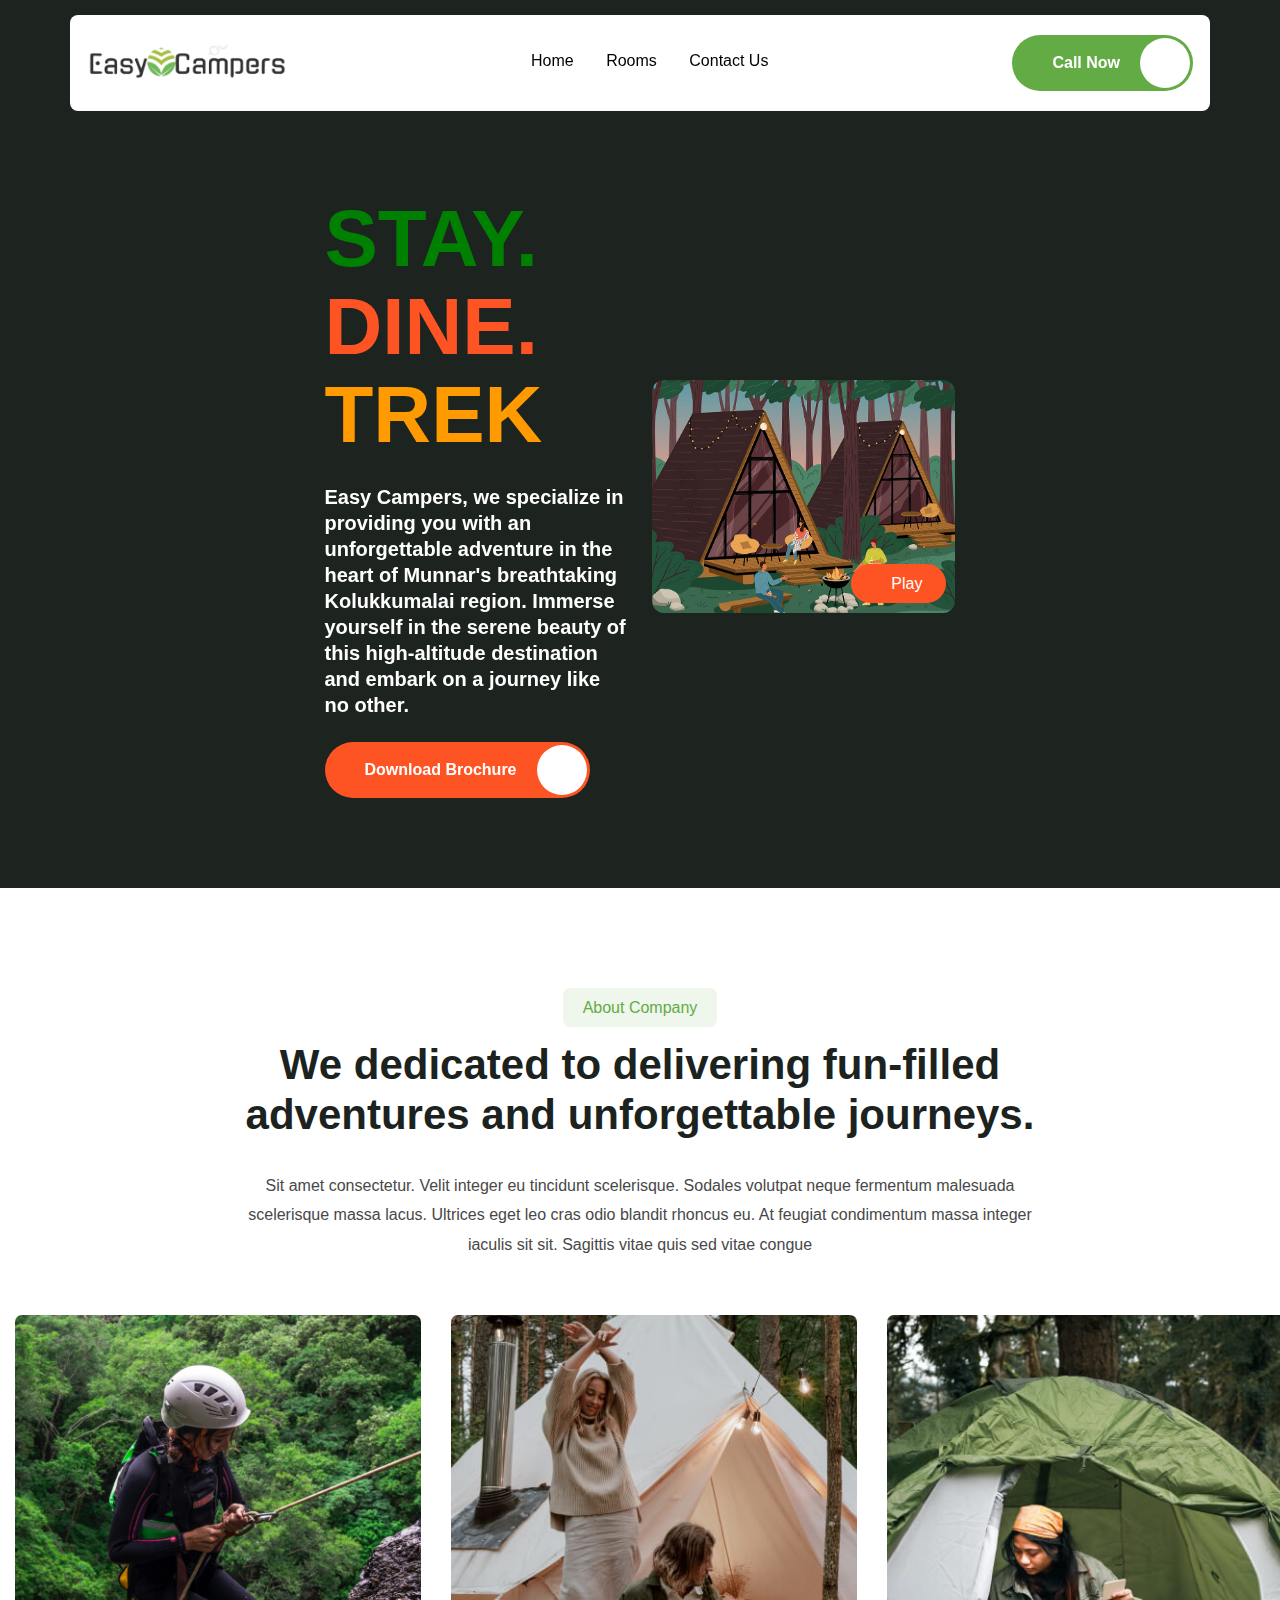
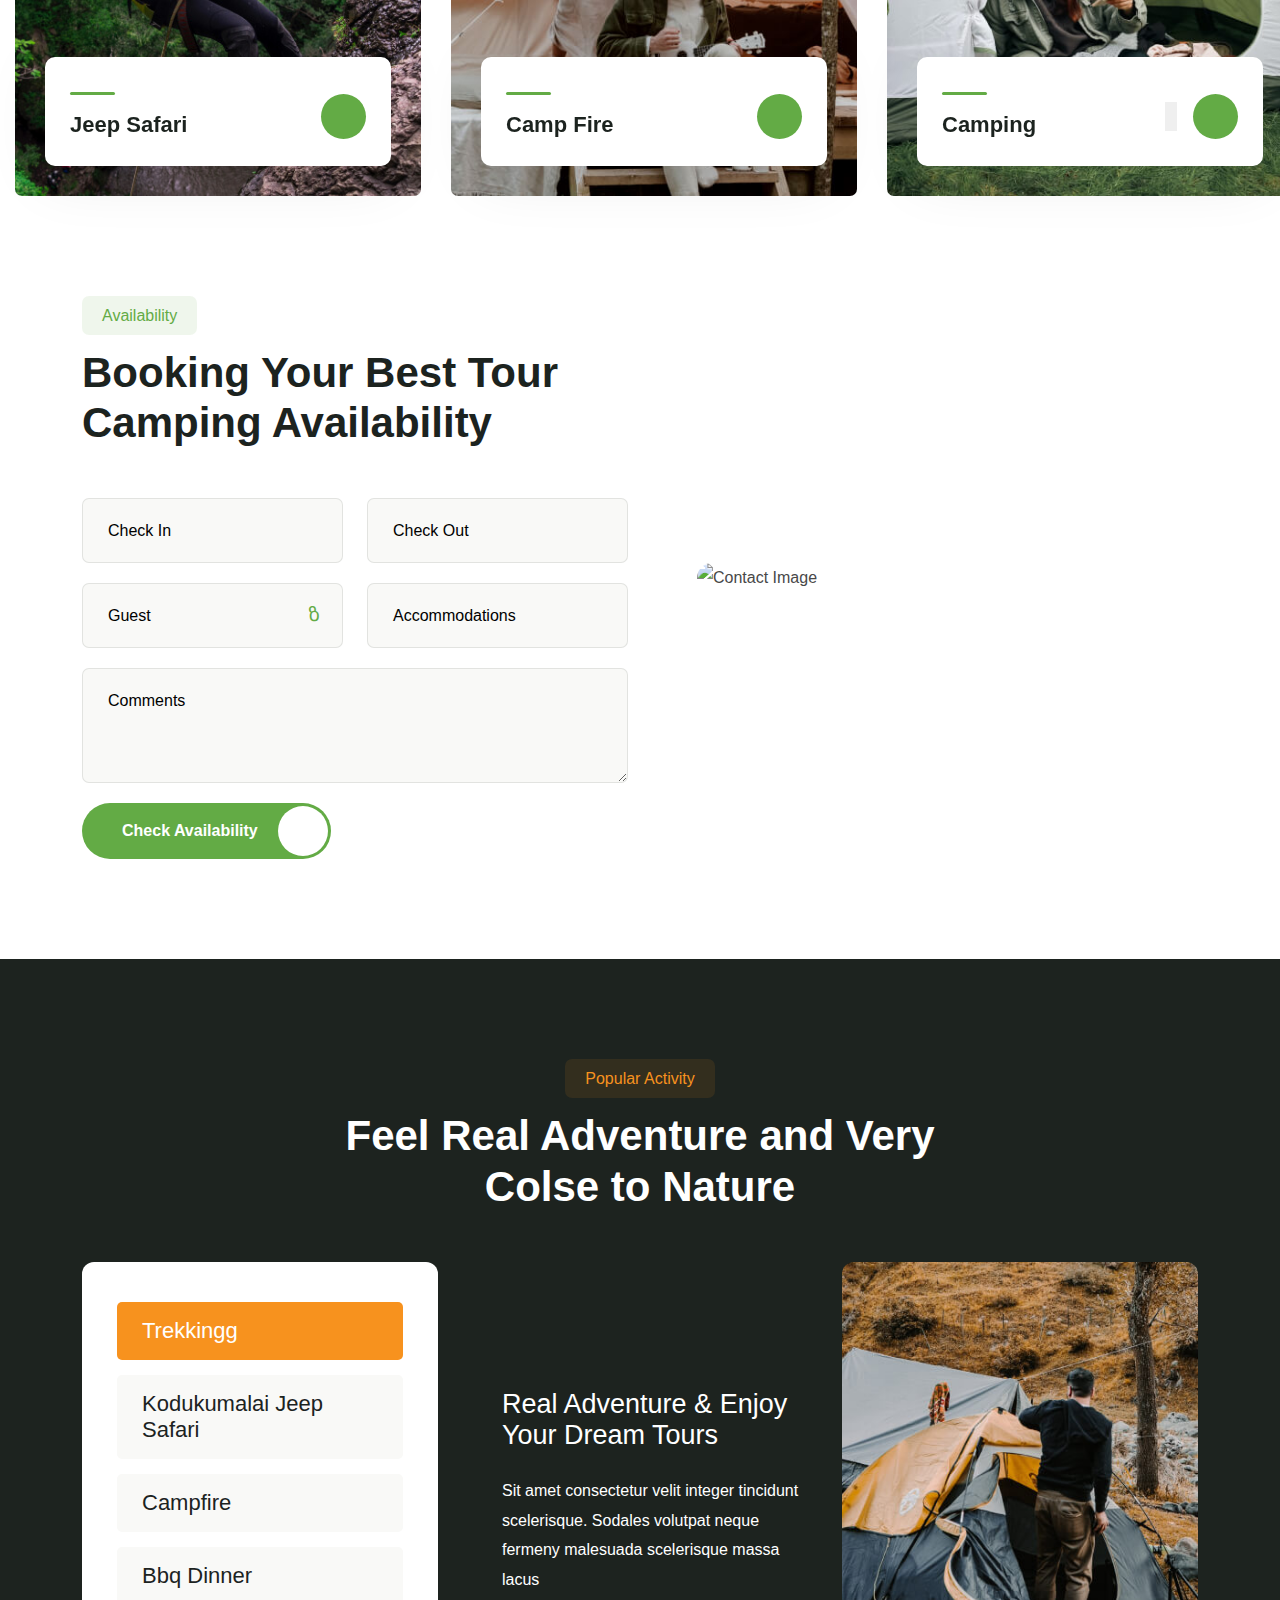
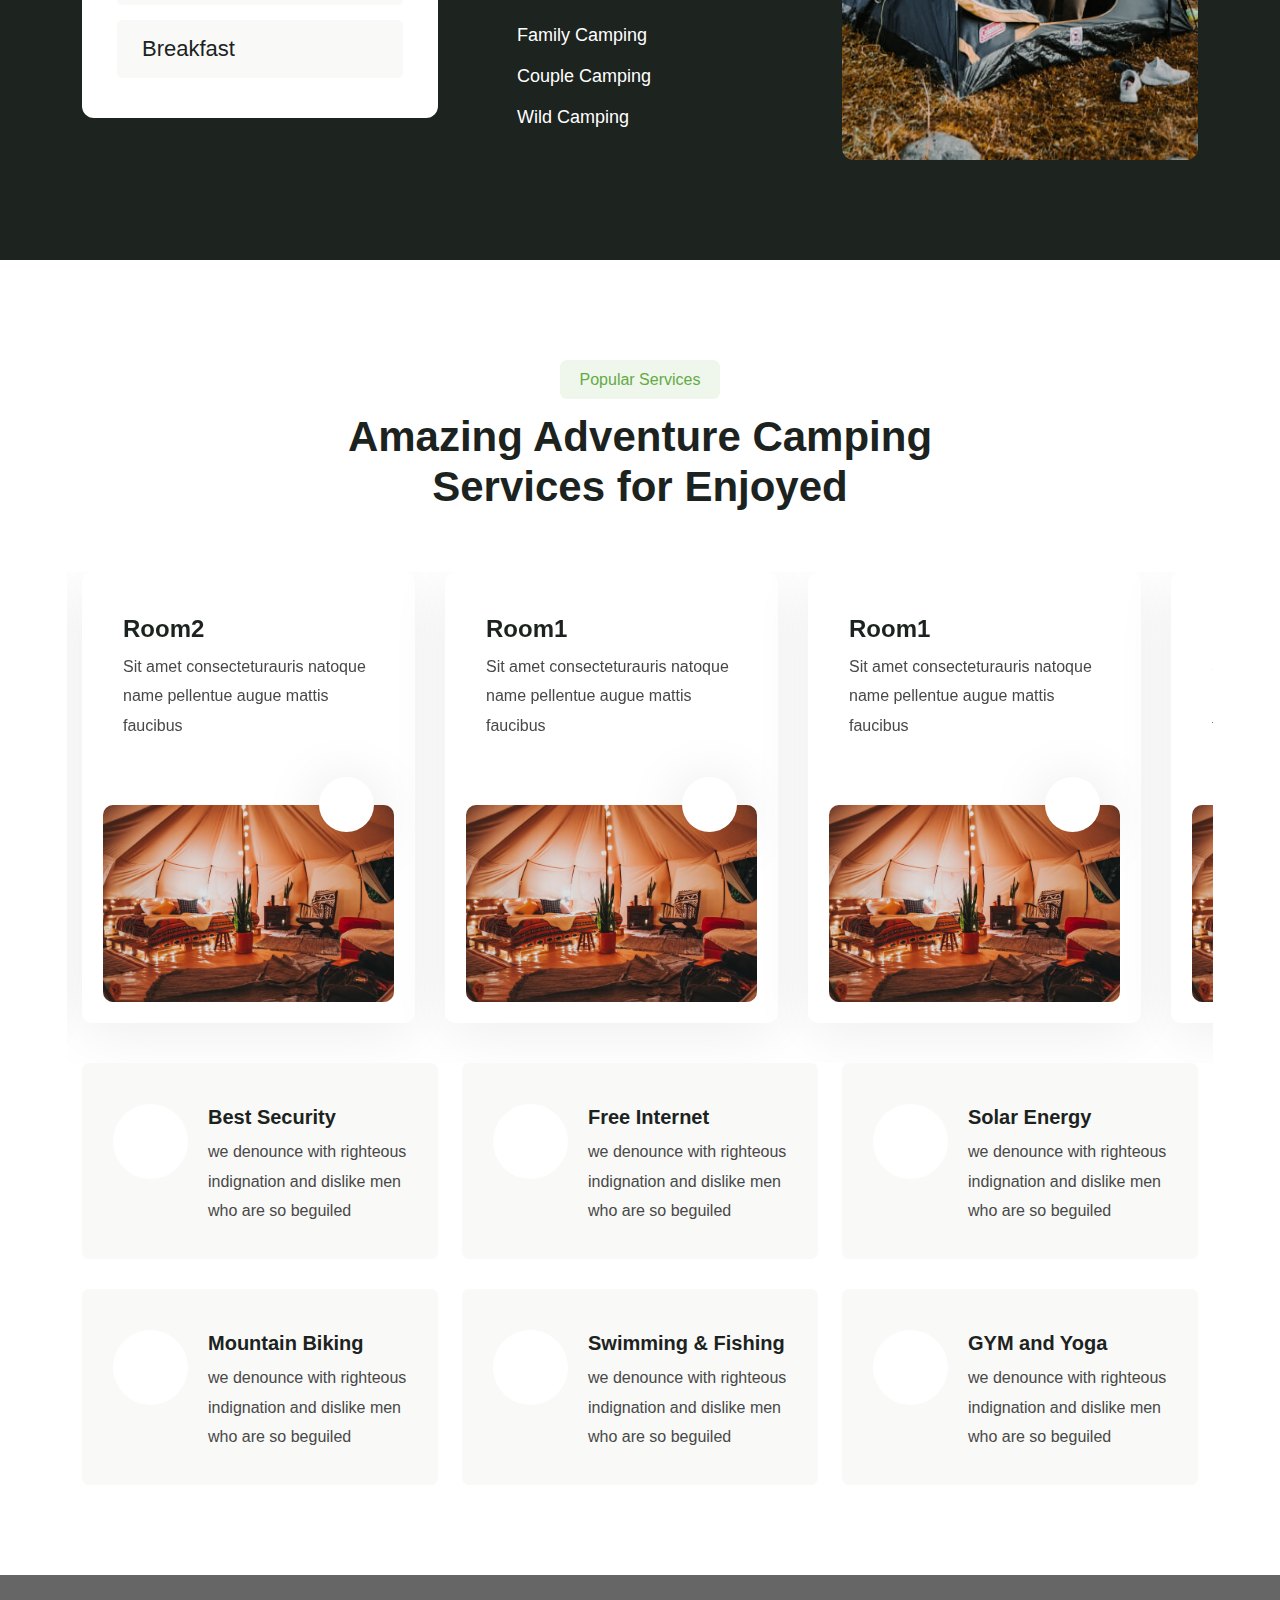
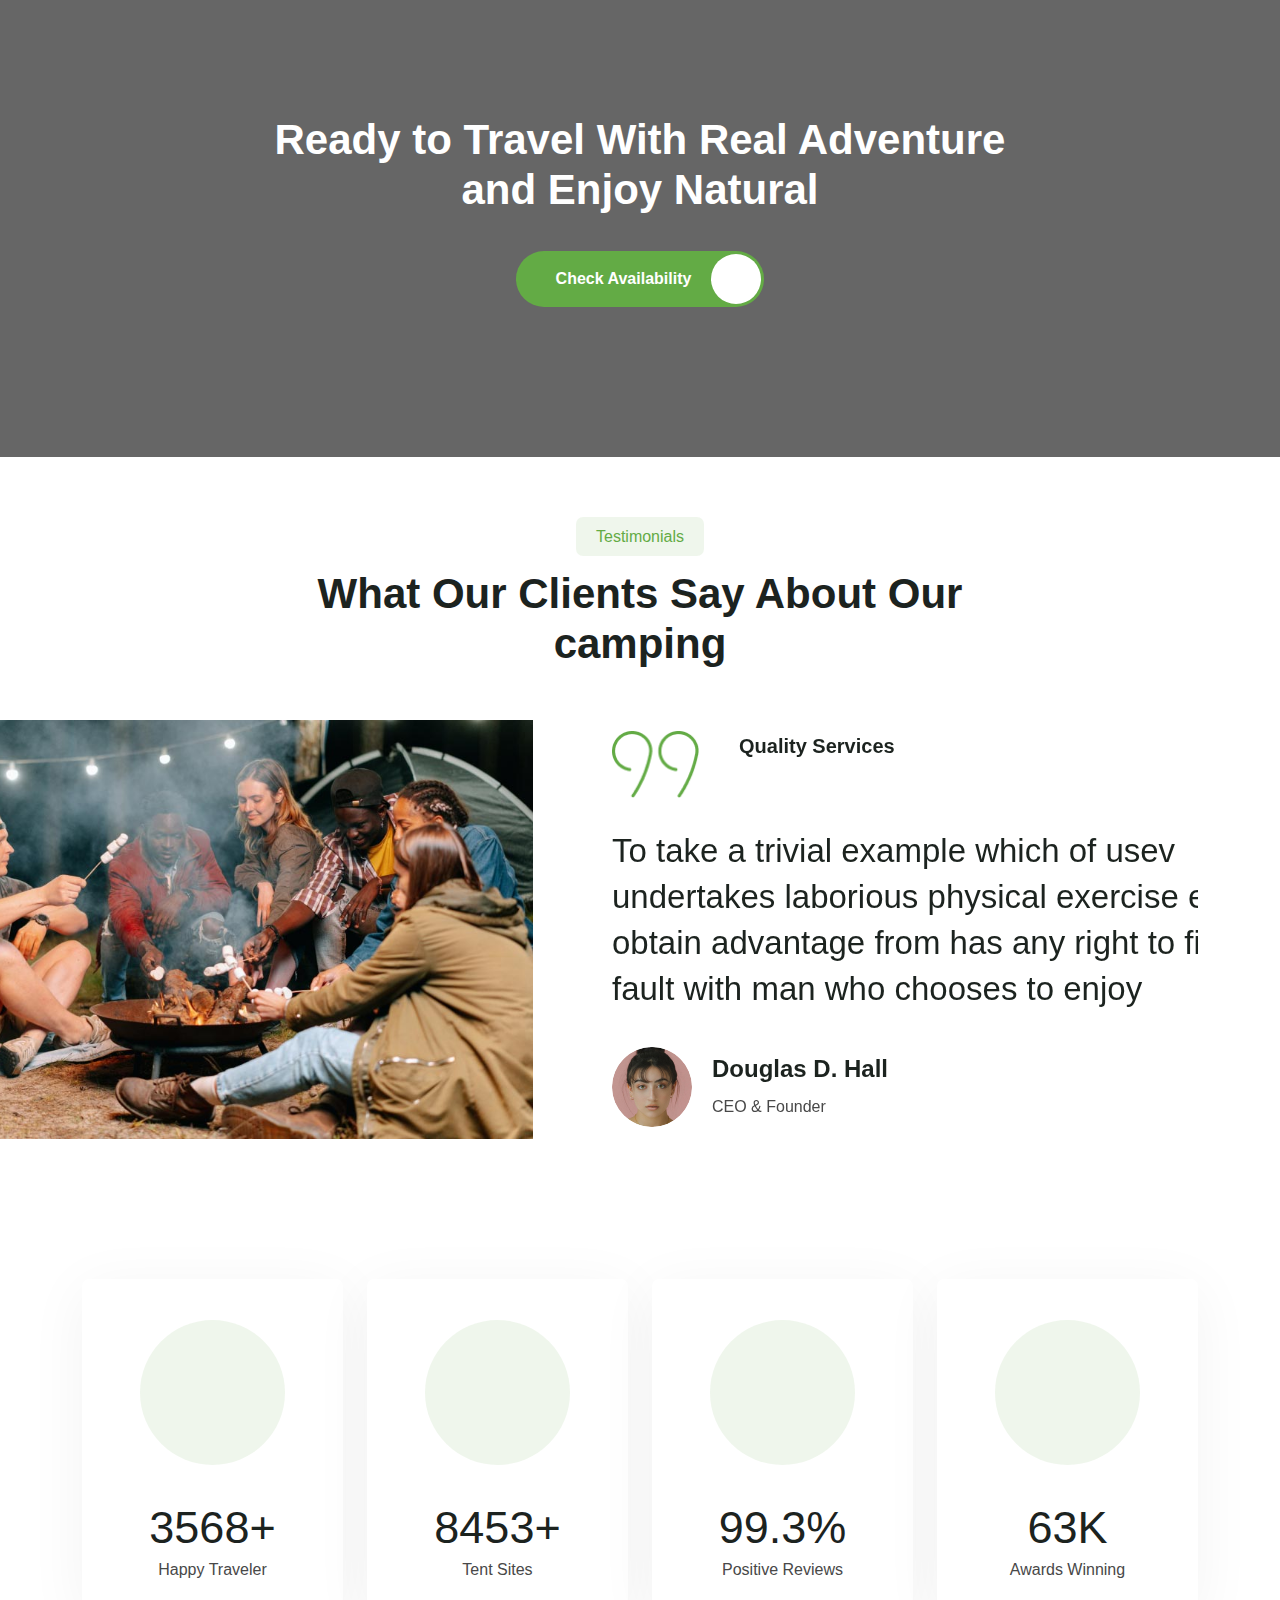
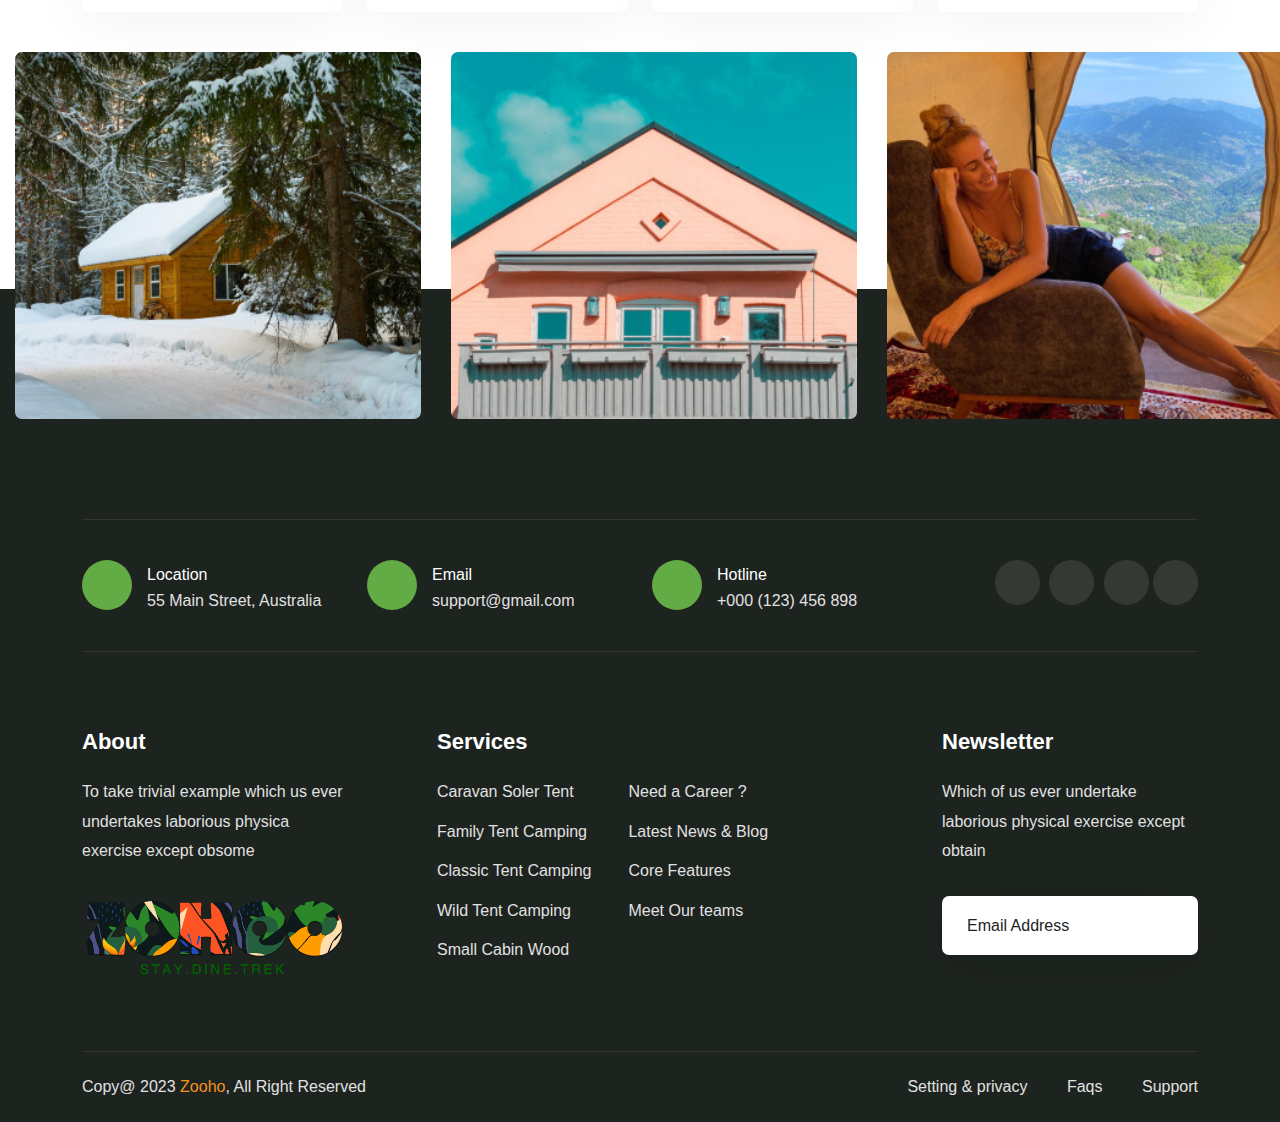
==== commit dfbb6550: "cotent change first try" ====
--- a/index.html
+++ b/index.html
@@ -8,17 +8,17 @@
       <meta name="description" content="Adventure, Tours, Travel">
       <meta name="viewport" content="width=device-width, initial-scale=1, shrink-to-fit=no">
       <!--====== Title ======-->
-      <title>AfsalMs-</title>
+      <title>Easy Campers</title>
       <!--====== Favicon Icon ======-->
       <link rel="shortcut icon" href="https://idigitalwave.com/Projects/zooho-2/assets/images/favicon.ico" type="image/png">
       <!--====== Google Fonts ======-->
-      <link href="css2" rel="stylesheet">
+      <link href="css2.css" rel="stylesheet">
       <!--====== Flaticon css ======-->
-      <link rel="stylesheet" href="flaticon_gowilds.css">
+      <link rel="stylesheet" href="./flaticon_gowilds.css">
       <!--====== FontAwesome css ======-->
-      <link rel="stylesheet" href="all.min.css">
+      <link rel="stylesheet" href="./all.min.css">
       <!--====== Bootstrap css ======-->
-      <link rel="stylesheet" href="bootstrap.min.css">
+      <link rel="stylesheet" href="./bootstrap.min.css">
       <!--====== magnific-popup css ======-->
       <link rel="stylesheet" href="./magnific-popup.css">
       <!--====== Slick-popup css ======-->
@@ -168,11 +168,7 @@
                                           <span class="yellow">TREK</span>
                                        </h1>
                                        <div class="text-button d-flex align-items-center">
-                                          <h5 class="mb-4" data-animation="fadeInLeft" data-delay=".5s" style="animation-delay: 0.5s;">Embrace the
-                                             outdoors with
-                                             us
-                                             - where camping, dining, and trucking converge for memorable
-                                             experiences.
+                                          <h5 class="mb-4" data-animation="fadeInLeft" data-delay=".5s" style="animation-delay: 0.5s;">Easy Campers, we specialize in providing you with an unforgettable adventure in the heart of Munnar's breathtaking Kolukkumalai region. Immerse yourself in the serene beauty of this high-altitude destination and embark on a journey like no other.
                                           </h5>
                                        </div>
                                        <div class="hero-button" data-animation="fadeInRight" data-delay=".6s" style="animation-delay: 0.6s;">
@@ -1592,30 +1588,30 @@
       </div>
       <a href="https://idigitalwave.com/Projects/zooho-2/#" class="back-to-top" style="display: none;"><i class="far fa-angle-up"></i></a>
       <!--====== Jquery js ======-->
-      <script data-cfasync="false" src="./email-decode.min.js.download"></script>
-      <script src="./jquery-3.6.0.min.js.download"></script>
+      <script data-cfasync="false" src="./email-decode.min.js"></script>
+      <script src="./jquery-3.6.0.min.js"></script>
       <!--====== Bootstrap js ======-->
-      <script src="./popper.min.js.download"></script>
+      <script src="./popper.min.js"></script>
       <!--====== Bootstrap js ======-->
-      <script src="./bootstrap.min.js.download"></script>
+      <script src="./bootstrap.min.js"></script>
       <!--====== Slick js ======-->
-      <script src="./slick.min.js.download"></script>
+      <script src="./slick.min.js"></script>
       <!--====== Magnific js ======-->
-      <script src="./jquery.magnific-popup.min.js.download"></script>
+      <script src="./jquery.magnific-popup.min.js"></script>
       <!--====== Counterup js ======-->
-      <script src="./jquery.counterup.min.js.download"></script>
+      <script src="./jquery.counterup.min.js"></script>
       <!--====== Waypoints js ======-->
-      <script src="./jquery.waypoints.js.download"></script>
+      <script src="./jquery.waypoints.js"></script>
       <!--====== Nice-select js ======-->
-      <script src="./jquery.nice-select.min.js.download"></script>
+      <script src="./jquery.nice-select.min.js"></script>
       <!--====== jquery UI js ======-->
-      <script src="./jquery-ui.min.js.download"></script>
+      <script src="./jquery-ui.min.js"></script>
       <!--====== WOW js ======-->
-      <script src="./wow.min.js.download"></script>
+      <script src="./wow.min.js"></script>
       <!--====== Main js ======-->
-      <script src="./theme.js.download"></script>
+      <script src="./theme.js"></script>
       <div id="ui-datepicker-div" class="ui-datepicker ui-widget ui-widget-content ui-helper-clearfix ui-corner-all"></div>
-      <script src="./jquery-3.6.0.min.js(1).download"></script>
+      <script src="./jquery-3.6.0.min.js"></script>
       <script>
          $(document).ready(function() {
              // Get references to the play button and the audio element
--- a/css2.css
+++ b/css2.css
@@ -0,0 +1,216 @@
+/* thai */
+@font-face {
+  font-family: 'Prompt';
+  font-style: normal;
+  font-weight: 300;
+  font-display: swap;
+  src: url(https://fonts.gstatic.com/s/prompt/v10/-W_8XJnvUD7dzB2Cy_gIfWMuQ5Q.woff2) format('woff2');
+  unicode-range: U+0E01-0E5B, U+200C-200D, U+25CC;
+}
+/* vietnamese */
+@font-face {
+  font-family: 'Prompt';
+  font-style: normal;
+  font-weight: 300;
+  font-display: swap;
+  src: url(https://fonts.gstatic.com/s/prompt/v10/-W_8XJnvUD7dzB2Cy_gIZmMuQ5Q.woff2) format('woff2');
+  unicode-range: U+0102-0103, U+0110-0111, U+0128-0129, U+0168-0169, U+01A0-01A1, U+01AF-01B0, U+0300-0301, U+0303-0304, U+0308-0309, U+0323, U+0329, U+1EA0-1EF9, U+20AB;
+}
+/* latin-ext */
+@font-face {
+  font-family: 'Prompt';
+  font-style: normal;
+  font-weight: 300;
+  font-display: swap;
+  src: url(https://fonts.gstatic.com/s/prompt/v10/-W_8XJnvUD7dzB2Cy_gIZ2MuQ5Q.woff2) format('woff2');
+  unicode-range: U+0100-02AF, U+0304, U+0308, U+0329, U+1E00-1E9F, U+1EF2-1EFF, U+2020, U+20A0-20AB, U+20AD-20CF, U+2113, U+2C60-2C7F, U+A720-A7FF;
+}
+/* latin */
+@font-face {
+  font-family: 'Prompt';
+  font-style: normal;
+  font-weight: 300;
+  font-display: swap;
+  src: url(https://fonts.gstatic.com/s/prompt/v10/-W_8XJnvUD7dzB2Cy_gIaWMu.woff2) format('woff2');
+  unicode-range: U+0000-00FF, U+0131, U+0152-0153, U+02BB-02BC, U+02C6, U+02DA, U+02DC, U+0304, U+0308, U+0329, U+2000-206F, U+2074, U+20AC, U+2122, U+2191, U+2193, U+2212, U+2215, U+FEFF, U+FFFD;
+}
+/* thai */
+@font-face {
+  font-family: 'Prompt';
+  font-style: normal;
+  font-weight: 400;
+  font-display: swap;
+  src: url(https://fonts.gstatic.com/s/prompt/v10/-W__XJnvUD7dzB2KdNodVkI.woff2) format('woff2');
+  unicode-range: U+0E01-0E5B, U+200C-200D, U+25CC;
+}
+/* vietnamese */
+@font-face {
+  font-family: 'Prompt';
+  font-style: normal;
+  font-weight: 400;
+  font-display: swap;
+  src: url(https://fonts.gstatic.com/s/prompt/v10/-W__XJnvUD7dzB2Kb9odVkI.woff2) format('woff2');
+  unicode-range: U+0102-0103, U+0110-0111, U+0128-0129, U+0168-0169, U+01A0-01A1, U+01AF-01B0, U+0300-0301, U+0303-0304, U+0308-0309, U+0323, U+0329, U+1EA0-1EF9, U+20AB;
+}
+/* latin-ext */
+@font-face {
+  font-family: 'Prompt';
+  font-style: normal;
+  font-weight: 400;
+  font-display: swap;
+  src: url(https://fonts.gstatic.com/s/prompt/v10/-W__XJnvUD7dzB2KbtodVkI.woff2) format('woff2');
+  unicode-range: U+0100-02AF, U+0304, U+0308, U+0329, U+1E00-1E9F, U+1EF2-1EFF, U+2020, U+20A0-20AB, U+20AD-20CF, U+2113, U+2C60-2C7F, U+A720-A7FF;
+}
+/* latin */
+@font-face {
+  font-family: 'Prompt';
+  font-style: normal;
+  font-weight: 400;
+  font-display: swap;
+  src: url(https://fonts.gstatic.com/s/prompt/v10/-W__XJnvUD7dzB2KYNod.woff2) format('woff2');
+  unicode-range: U+0000-00FF, U+0131, U+0152-0153, U+02BB-02BC, U+02C6, U+02DA, U+02DC, U+0304, U+0308, U+0329, U+2000-206F, U+2074, U+20AC, U+2122, U+2191, U+2193, U+2212, U+2215, U+FEFF, U+FFFD;
+}
+/* thai */
+@font-face {
+  font-family: 'Prompt';
+  font-style: normal;
+  font-weight: 500;
+  font-display: swap;
+  src: url(https://fonts.gstatic.com/s/prompt/v10/-W_8XJnvUD7dzB2Ck_kIfWMuQ5Q.woff2) format('woff2');
+  unicode-range: U+0E01-0E5B, U+200C-200D, U+25CC;
+}
+/* vietnamese */
+@font-face {
+  font-family: 'Prompt';
+  font-style: normal;
+  font-weight: 500;
+  font-display: swap;
+  src: url(https://fonts.gstatic.com/s/prompt/v10/-W_8XJnvUD7dzB2Ck_kIZmMuQ5Q.woff2) format('woff2');
+  unicode-range: U+0102-0103, U+0110-0111, U+0128-0129, U+0168-0169, U+01A0-01A1, U+01AF-01B0, U+0300-0301, U+0303-0304, U+0308-0309, U+0323, U+0329, U+1EA0-1EF9, U+20AB;
+}
+/* latin-ext */
+@font-face {
+  font-family: 'Prompt';
+  font-style: normal;
+  font-weight: 500;
+  font-display: swap;
+  src: url(https://fonts.gstatic.com/s/prompt/v10/-W_8XJnvUD7dzB2Ck_kIZ2MuQ5Q.woff2) format('woff2');
+  unicode-range: U+0100-02AF, U+0304, U+0308, U+0329, U+1E00-1E9F, U+1EF2-1EFF, U+2020, U+20A0-20AB, U+20AD-20CF, U+2113, U+2C60-2C7F, U+A720-A7FF;
+}
+/* latin */
+@font-face {
+  font-family: 'Prompt';
+  font-style: normal;
+  font-weight: 500;
+  font-display: swap;
+  src: url(https://fonts.gstatic.com/s/prompt/v10/-W_8XJnvUD7dzB2Ck_kIaWMu.woff2) format('woff2');
+  unicode-range: U+0000-00FF, U+0131, U+0152-0153, U+02BB-02BC, U+02C6, U+02DA, U+02DC, U+0304, U+0308, U+0329, U+2000-206F, U+2074, U+20AC, U+2122, U+2191, U+2193, U+2212, U+2215, U+FEFF, U+FFFD;
+}
+/* thai */
+@font-face {
+  font-family: 'Prompt';
+  font-style: normal;
+  font-weight: 600;
+  font-display: swap;
+  src: url(https://fonts.gstatic.com/s/prompt/v10/-W_8XJnvUD7dzB2Cv_4IfWMuQ5Q.woff2) format('woff2');
+  unicode-range: U+0E01-0E5B, U+200C-200D, U+25CC;
+}
+/* vietnamese */
+@font-face {
+  font-family: 'Prompt';
+  font-style: normal;
+  font-weight: 600;
+  font-display: swap;
+  src: url(https://fonts.gstatic.com/s/prompt/v10/-W_8XJnvUD7dzB2Cv_4IZmMuQ5Q.woff2) format('woff2');
+  unicode-range: U+0102-0103, U+0110-0111, U+0128-0129, U+0168-0169, U+01A0-01A1, U+01AF-01B0, U+0300-0301, U+0303-0304, U+0308-0309, U+0323, U+0329, U+1EA0-1EF9, U+20AB;
+}
+/* latin-ext */
+@font-face {
+  font-family: 'Prompt';
+  font-style: normal;
+  font-weight: 600;
+  font-display: swap;
+  src: url(https://fonts.gstatic.com/s/prompt/v10/-W_8XJnvUD7dzB2Cv_4IZ2MuQ5Q.woff2) format('woff2');
+  unicode-range: U+0100-02AF, U+0304, U+0308, U+0329, U+1E00-1E9F, U+1EF2-1EFF, U+2020, U+20A0-20AB, U+20AD-20CF, U+2113, U+2C60-2C7F, U+A720-A7FF;
+}
+/* latin */
+@font-face {
+  font-family: 'Prompt';
+  font-style: normal;
+  font-weight: 600;
+  font-display: swap;
+  src: url(https://fonts.gstatic.com/s/prompt/v10/-W_8XJnvUD7dzB2Cv_4IaWMu.woff2) format('woff2');
+  unicode-range: U+0000-00FF, U+0131, U+0152-0153, U+02BB-02BC, U+02C6, U+02DA, U+02DC, U+0304, U+0308, U+0329, U+2000-206F, U+2074, U+20AC, U+2122, U+2191, U+2193, U+2212, U+2215, U+FEFF, U+FFFD;
+}
+/* thai */
+@font-face {
+  font-family: 'Prompt';
+  font-style: normal;
+  font-weight: 700;
+  font-display: swap;
+  src: url(https://fonts.gstatic.com/s/prompt/v10/-W_8XJnvUD7dzB2C2_8IfWMuQ5Q.woff2) format('woff2');
+  unicode-range: U+0E01-0E5B, U+200C-200D, U+25CC;
+}
+/* vietnamese */
+@font-face {
+  font-family: 'Prompt';
+  font-style: normal;
+  font-weight: 700;
+  font-display: swap;
+  src: url(https://fonts.gstatic.com/s/prompt/v10/-W_8XJnvUD7dzB2C2_8IZmMuQ5Q.woff2) format('woff2');
+  unicode-range: U+0102-0103, U+0110-0111, U+0128-0129, U+0168-0169, U+01A0-01A1, U+01AF-01B0, U+0300-0301, U+0303-0304, U+0308-0309, U+0323, U+0329, U+1EA0-1EF9, U+20AB;
+}
+/* latin-ext */
+@font-face {
+  font-family: 'Prompt';
+  font-style: normal;
+  font-weight: 700;
+  font-display: swap;
+  src: url(https://fonts.gstatic.com/s/prompt/v10/-W_8XJnvUD7dzB2C2_8IZ2MuQ5Q.woff2) format('woff2');
+  unicode-range: U+0100-02AF, U+0304, U+0308, U+0329, U+1E00-1E9F, U+1EF2-1EFF, U+2020, U+20A0-20AB, U+20AD-20CF, U+2113, U+2C60-2C7F, U+A720-A7FF;
+}
+/* latin */
+@font-face {
+  font-family: 'Prompt';
+  font-style: normal;
+  font-weight: 700;
+  font-display: swap;
+  src: url(https://fonts.gstatic.com/s/prompt/v10/-W_8XJnvUD7dzB2C2_8IaWMu.woff2) format('woff2');
+  unicode-range: U+0000-00FF, U+0131, U+0152-0153, U+02BB-02BC, U+02C6, U+02DA, U+02DC, U+0304, U+0308, U+0329, U+2000-206F, U+2074, U+20AC, U+2122, U+2191, U+2193, U+2212, U+2215, U+FEFF, U+FFFD;
+}
+/* thai */
+@font-face {
+  font-family: 'Prompt';
+  font-style: normal;
+  font-weight: 800;
+  font-display: swap;
+  src: url(https://fonts.gstatic.com/s/prompt/v10/-W_8XJnvUD7dzB2Cx_wIfWMuQ5Q.woff2) format('woff2');
+  unicode-range: U+0E01-0E5B, U+200C-200D, U+25CC;
+}
+/* vietnamese */
+@font-face {
+  font-family: 'Prompt';
+  font-style: normal;
+  font-weight: 800;
+  font-display: swap;
+  src: url(https://fonts.gstatic.com/s/prompt/v10/-W_8XJnvUD7dzB2Cx_wIZmMuQ5Q.woff2) format('woff2');
+  unicode-range: U+0102-0103, U+0110-0111, U+0128-0129, U+0168-0169, U+01A0-01A1, U+01AF-01B0, U+0300-0301, U+0303-0304, U+0308-0309, U+0323, U+0329, U+1EA0-1EF9, U+20AB;
+}
+/* latin-ext */
+@font-face {
+  font-family: 'Prompt';
+  font-style: normal;
+  font-weight: 800;
+  font-display: swap;
+  src: url(https://fonts.gstatic.com/s/prompt/v10/-W_8XJnvUD7dzB2Cx_wIZ2MuQ5Q.woff2) format('woff2');
+  unicode-range: U+0100-02AF, U+0304, U+0308, U+0329, U+1E00-1E9F, U+1EF2-1EFF, U+2020, U+20A0-20AB, U+20AD-20CF, U+2113, U+2C60-2C7F, U+A720-A7FF;
+}
+/* latin */
+@font-face {
+  font-family: 'Prompt';
+  font-style: normal;
+  font-weight: 800;
+  font-display: swap;
+  src: url(https://fonts.gstatic.com/s/prompt/v10/-W_8XJnvUD7dzB2Cx_wIaWMu.woff2) format('woff2');
+  unicode-range: U+0000-00FF, U+0131, U+0152-0153, U+02BB-02BC, U+02C6, U+02DA, U+02DC, U+0304, U+0308, U+0329, U+2000-206F, U+2074, U+20AC, U+2122, U+2191, U+2193, U+2212, U+2215, U+FEFF, U+FFFD;
+}
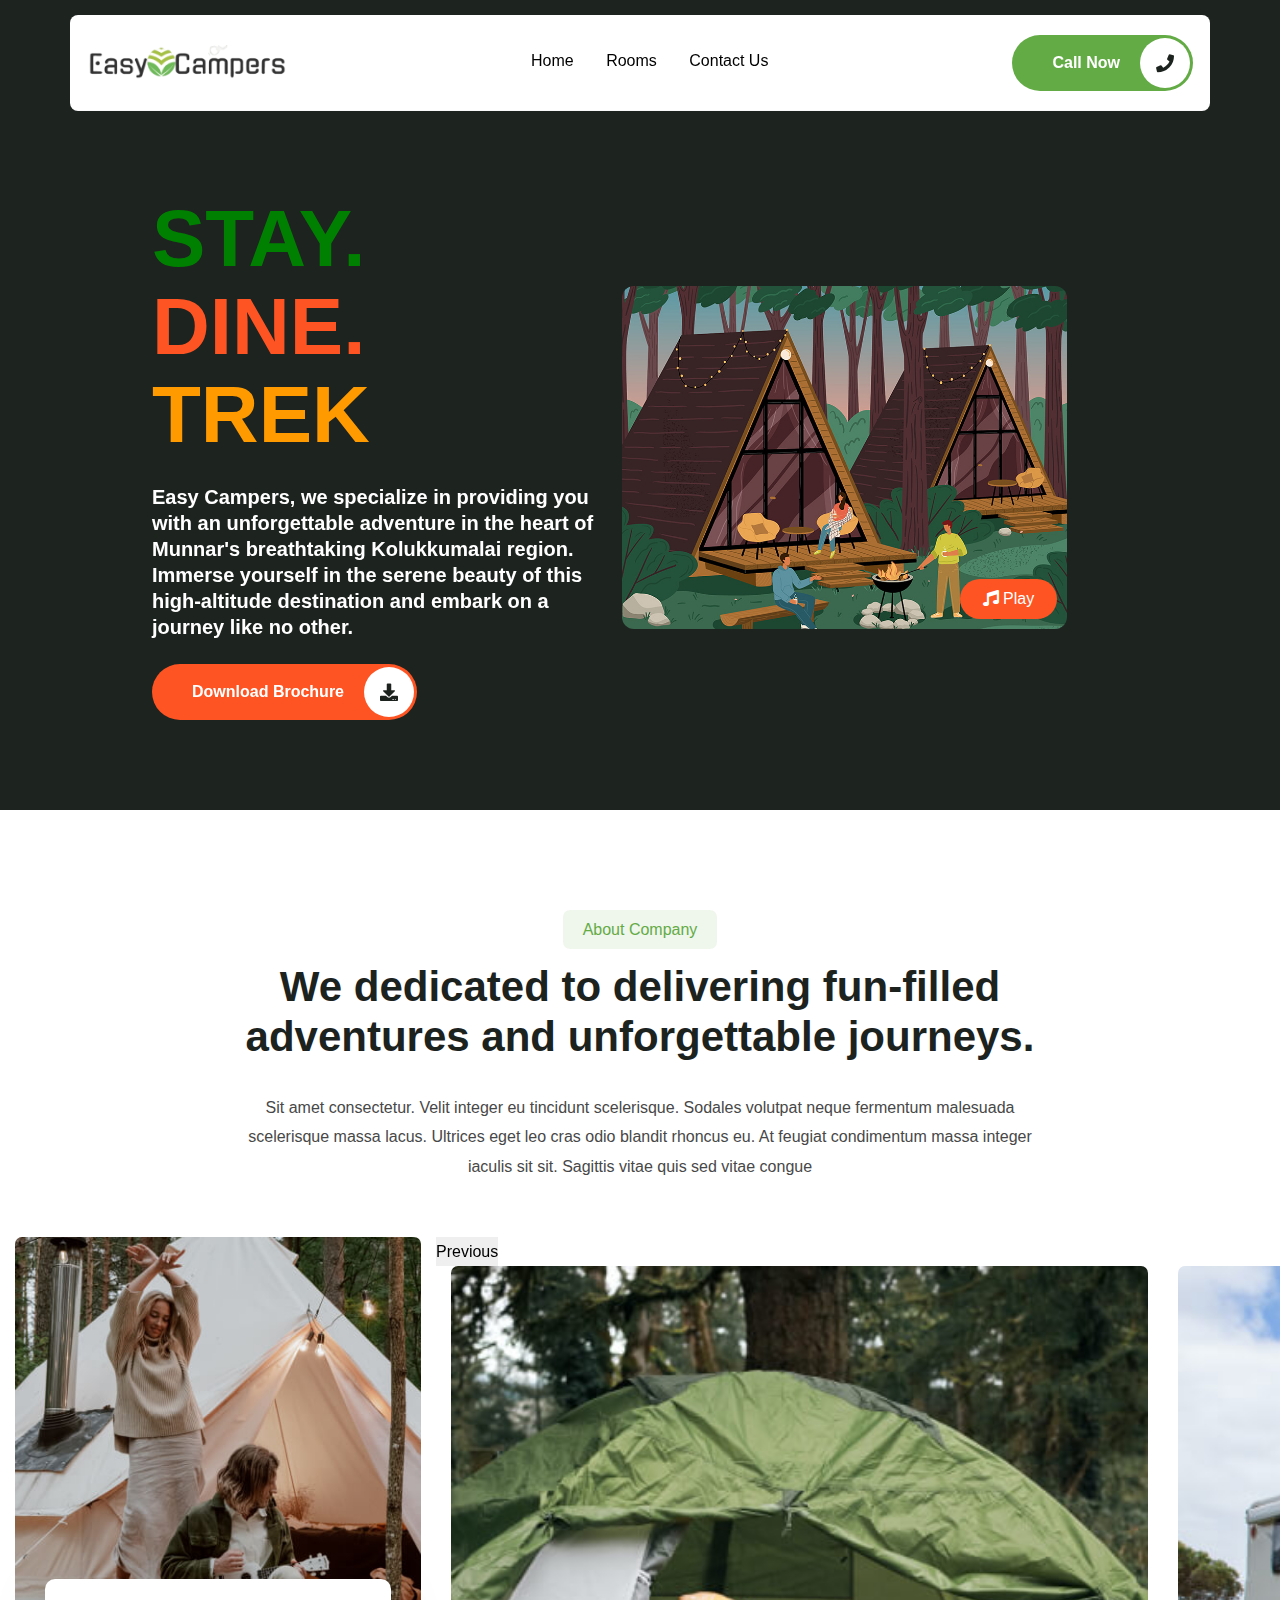
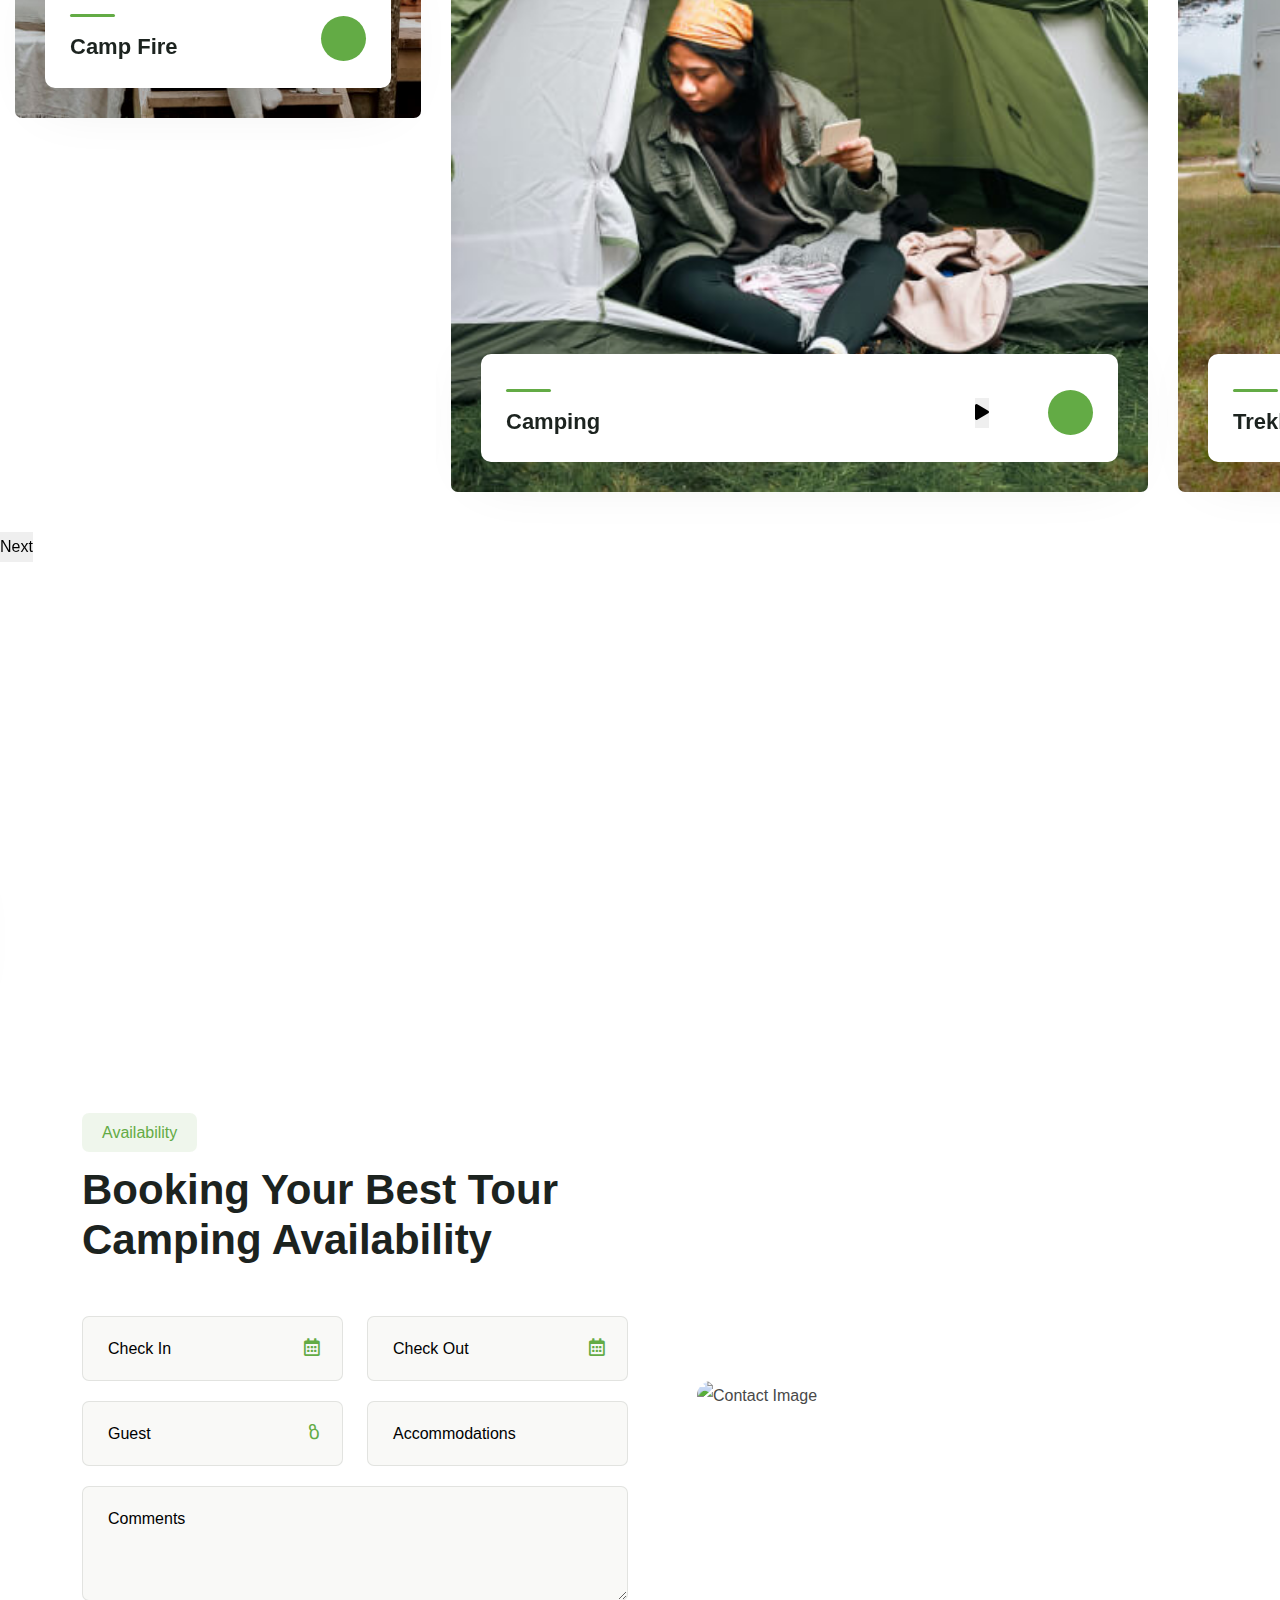
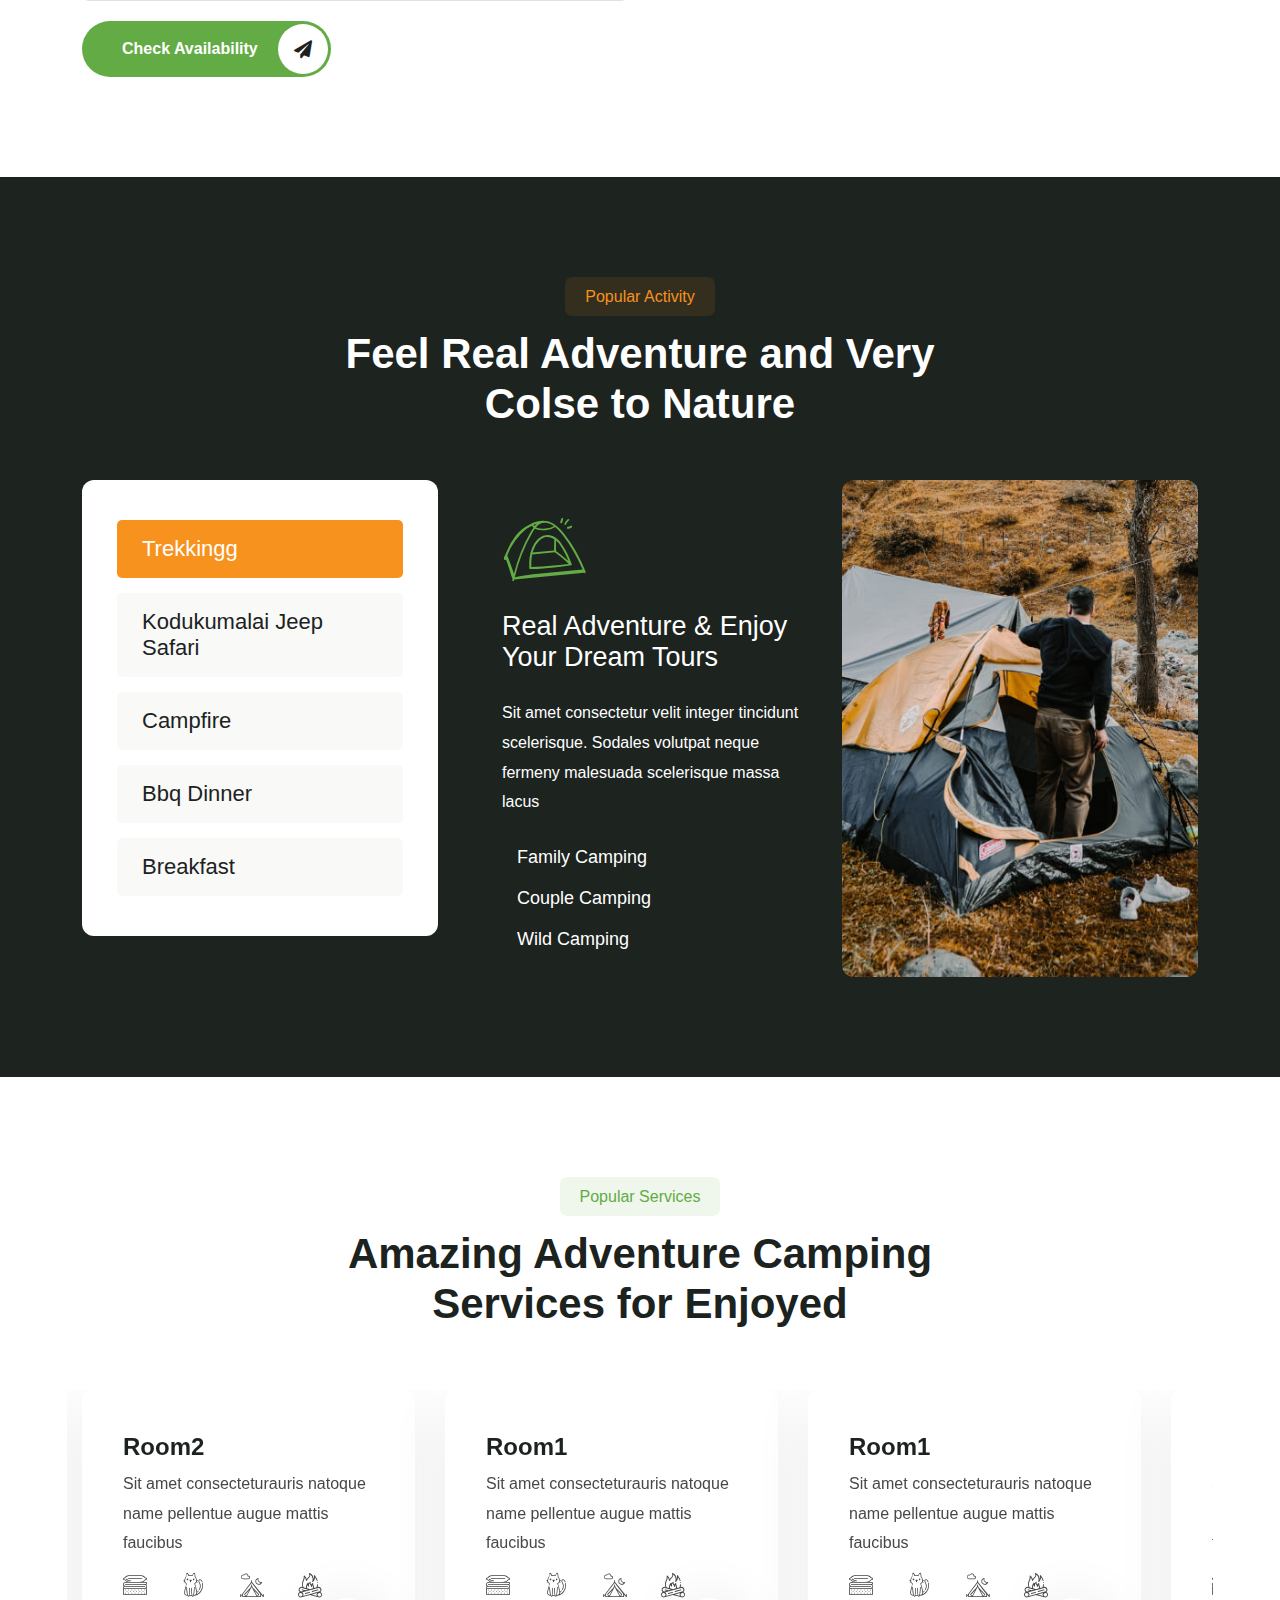
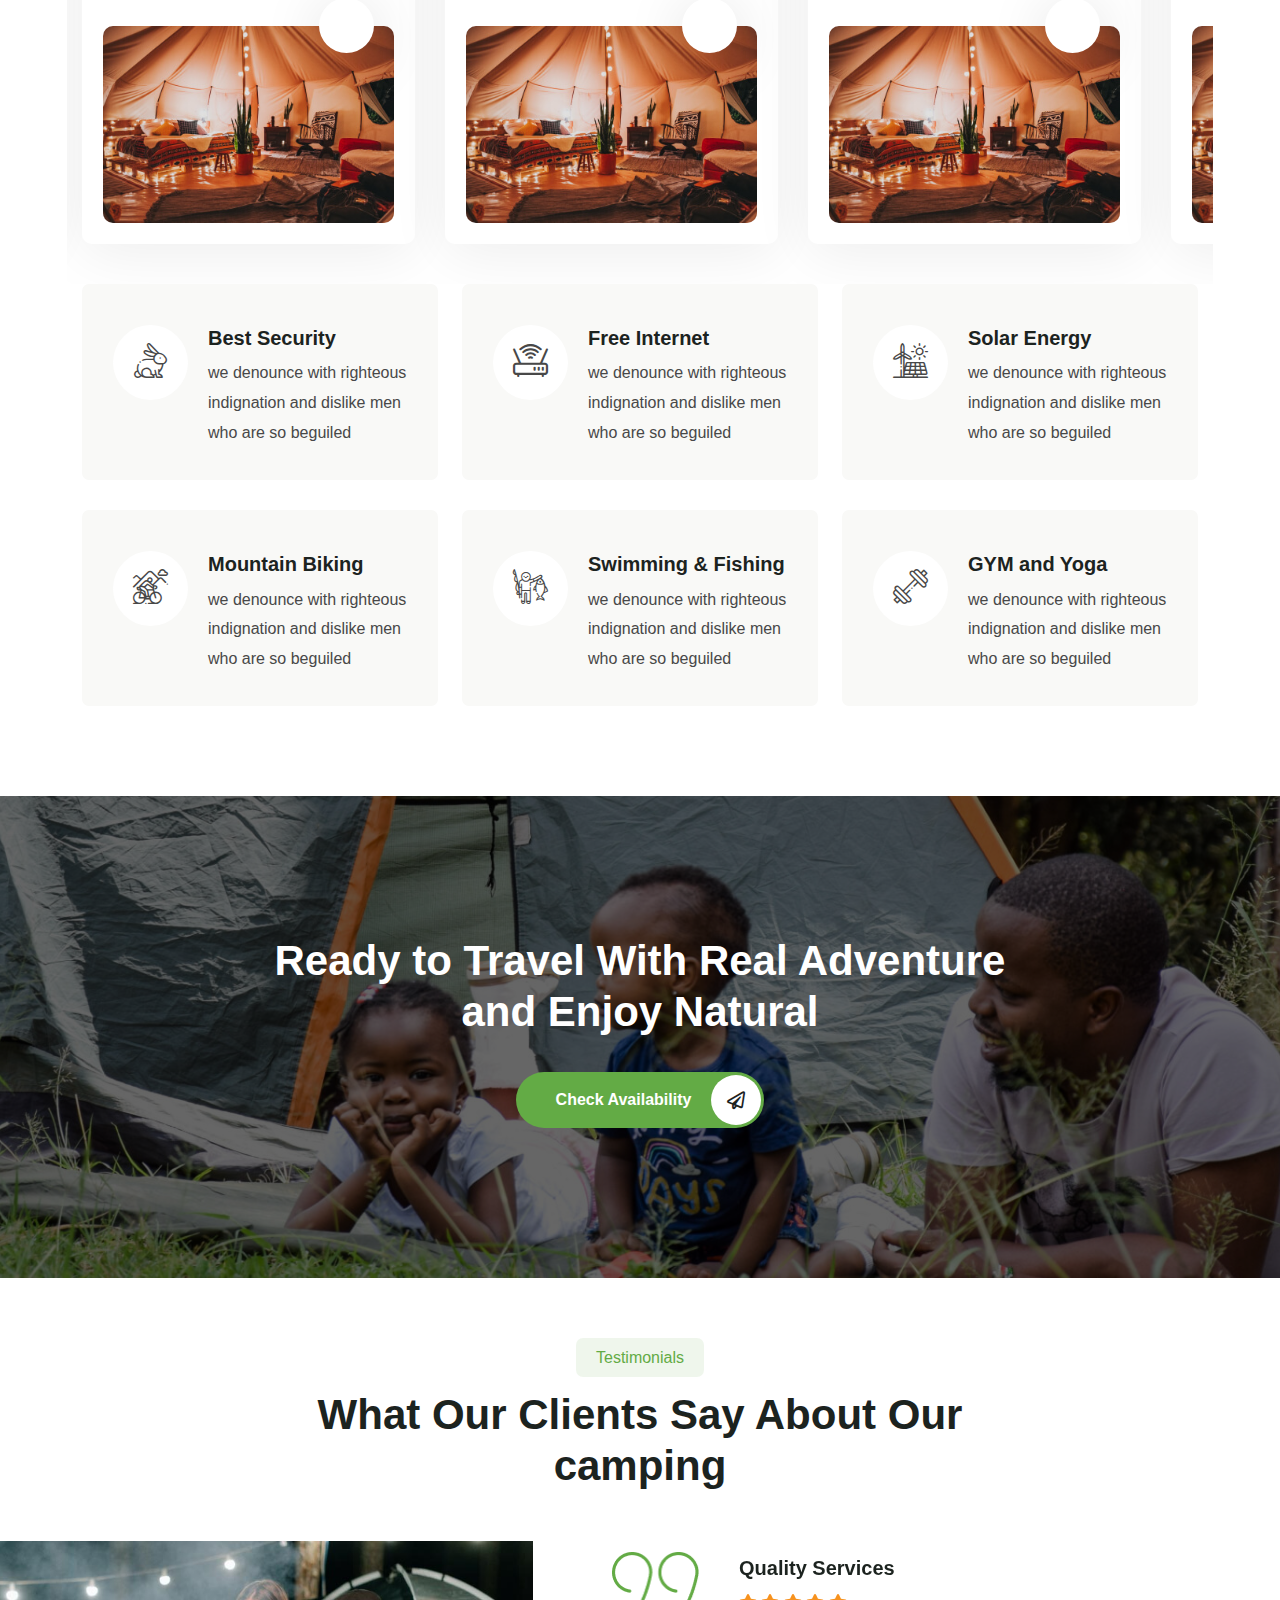
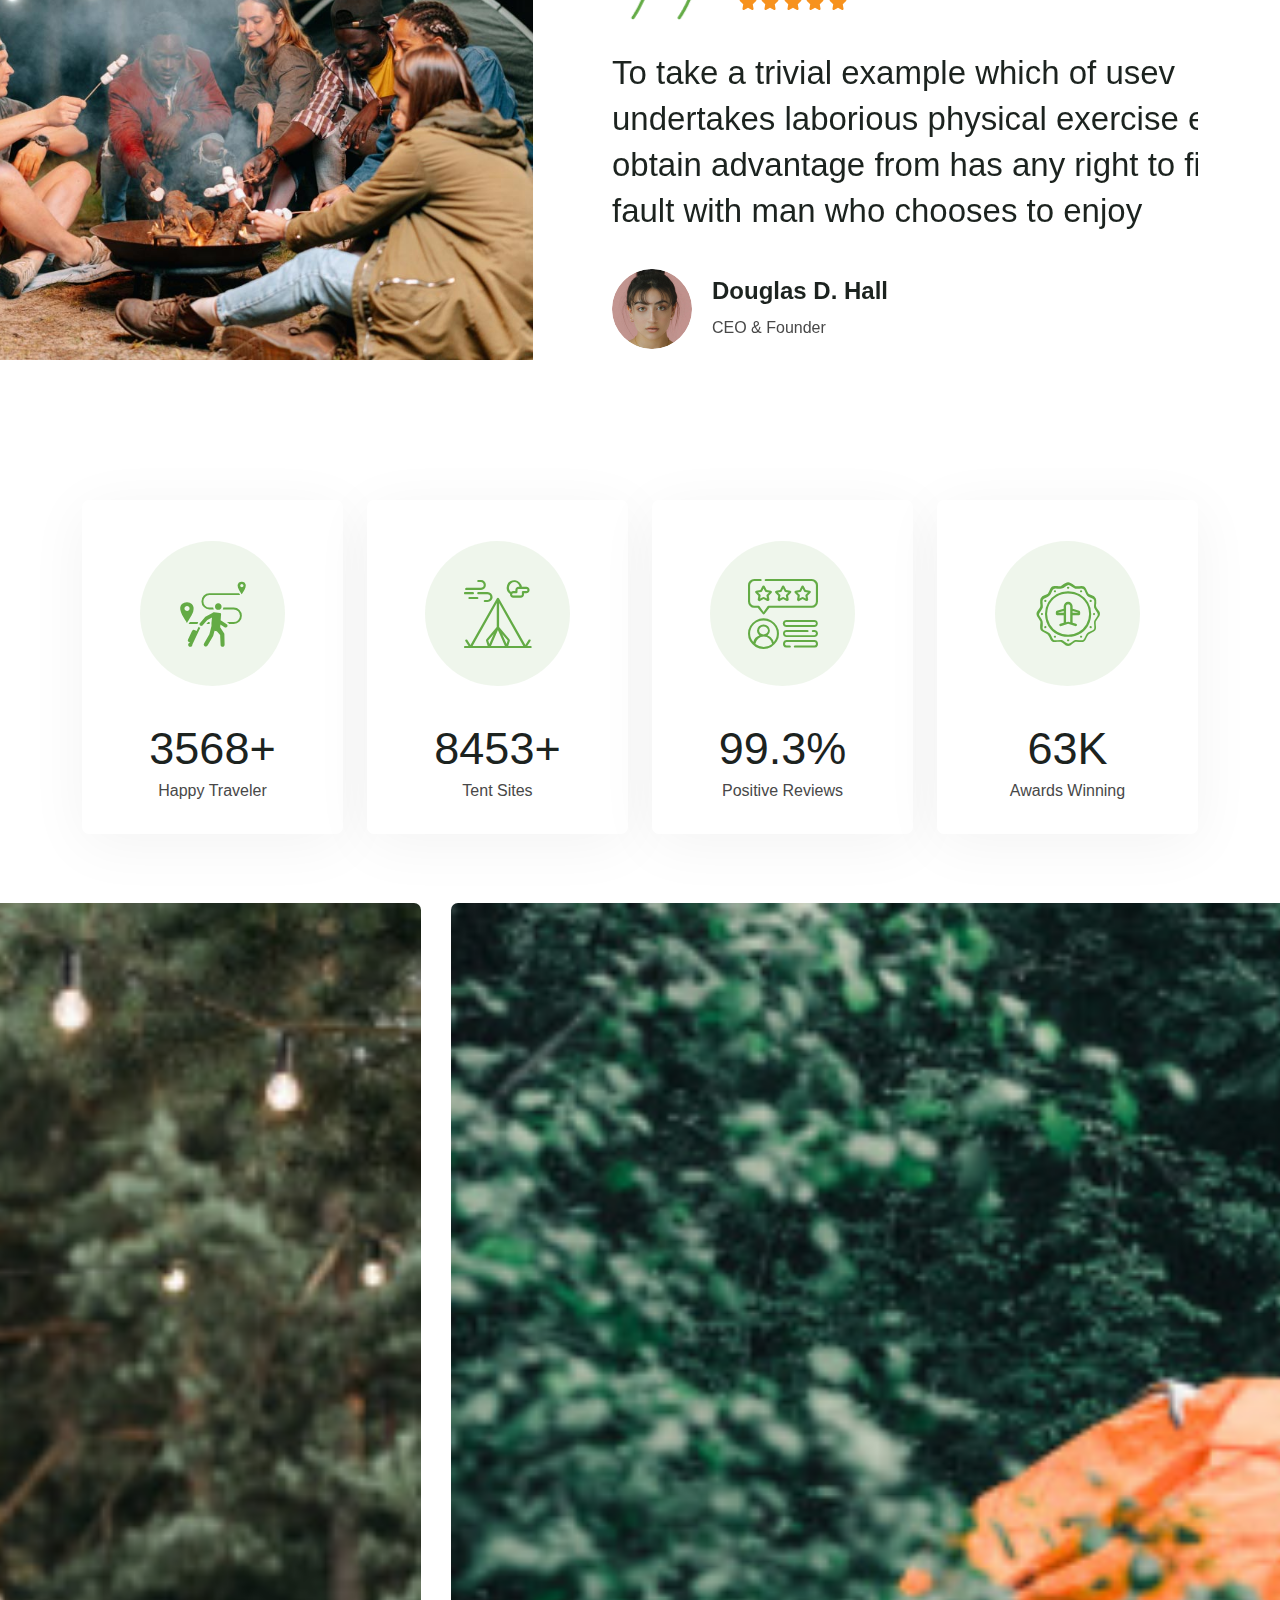
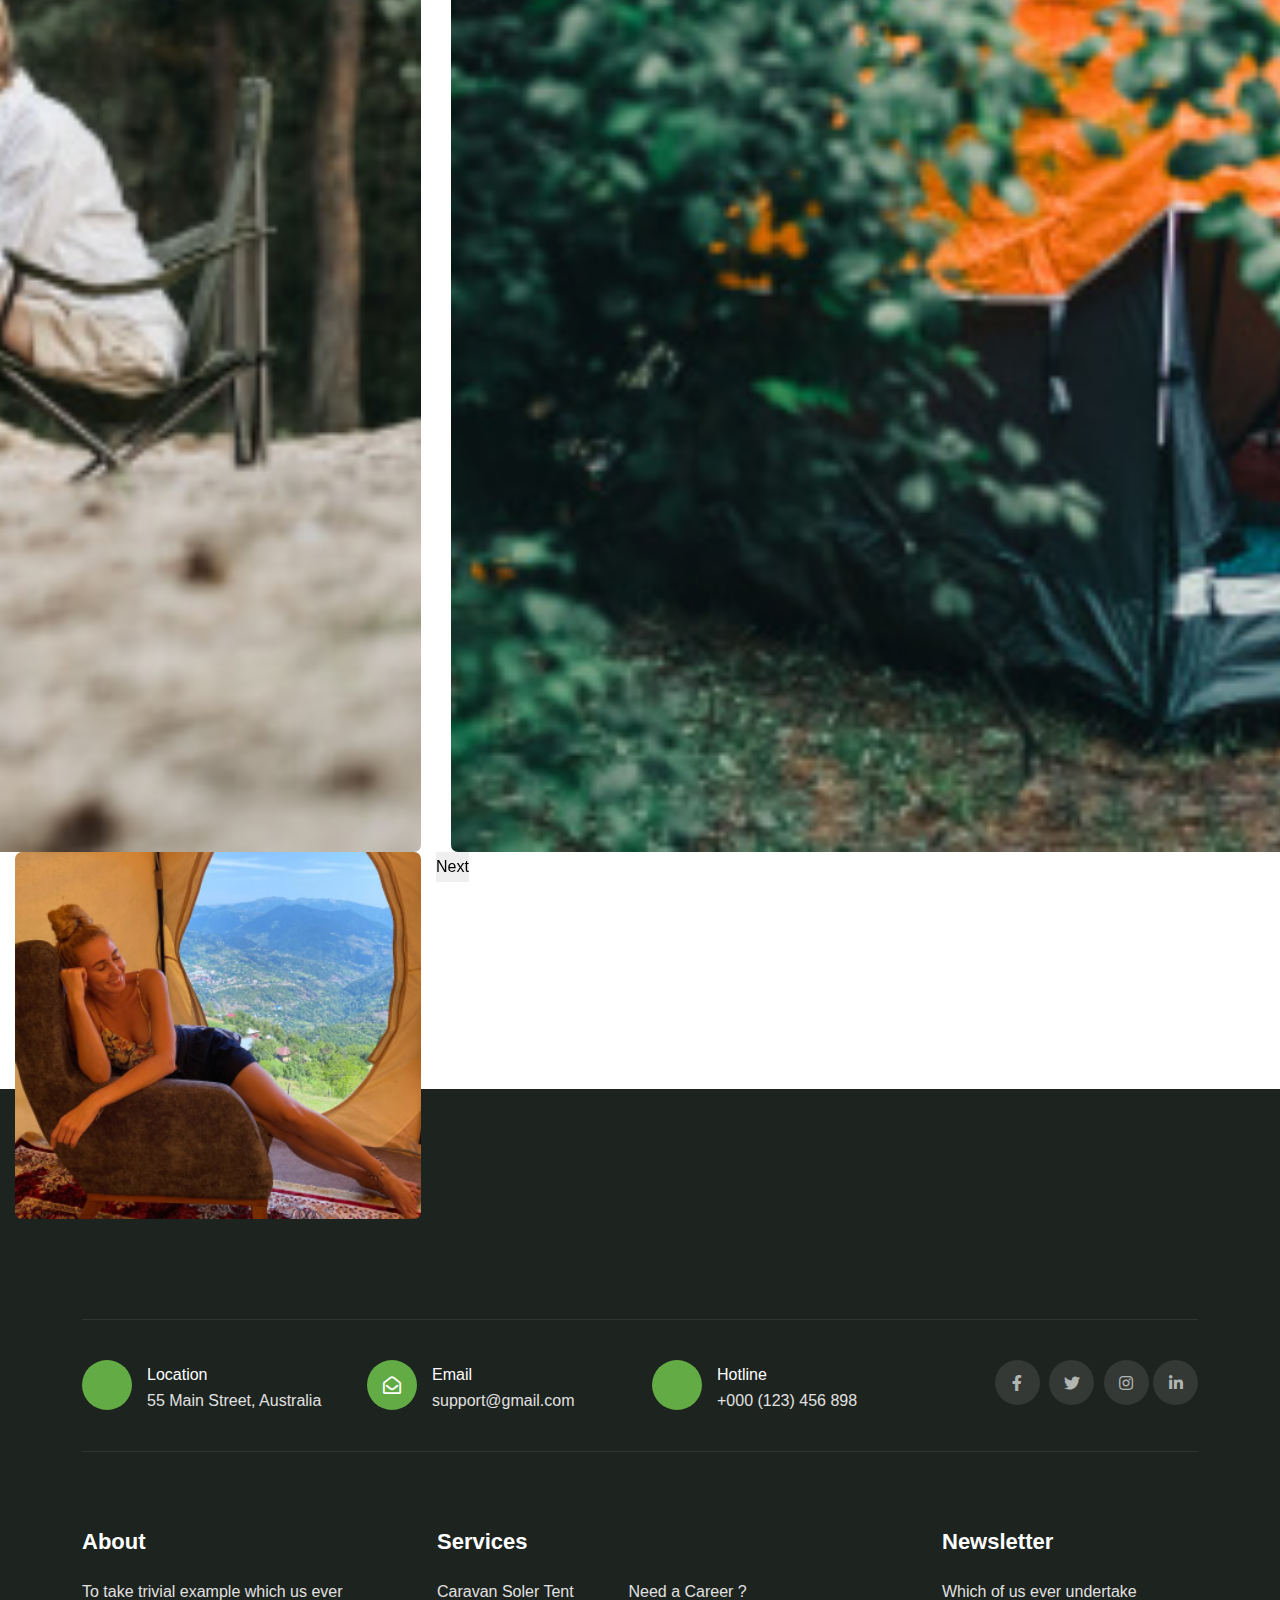
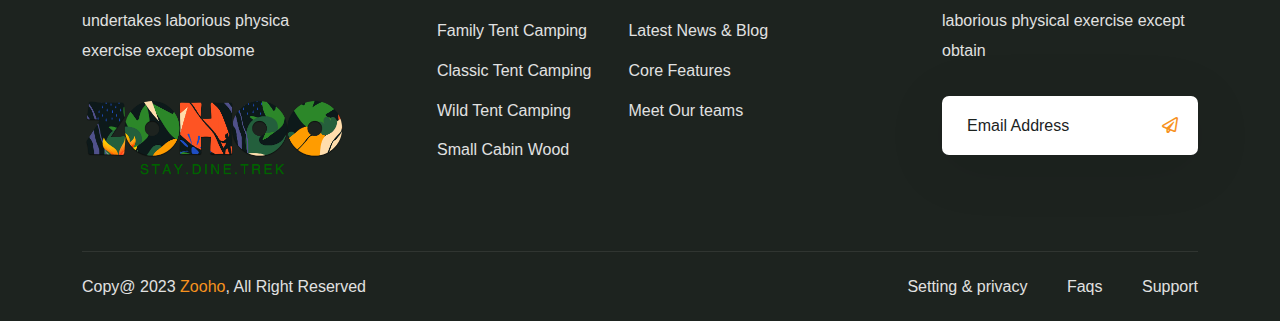
==== commit 7a3e0ae1: "dependency correction" ====
--- a/index.html
+++ b/index.html
@@ -34,6 +34,9 @@
       <!--====== Style css ======-->
       <link rel="stylesheet" href="./style.css">
       <link rel="stylesheet" href="./custome.css">
+      <!--testing-->
+      <script type="text/javascript" src="//code.jquery.com/jquery-1.11.0.min.js"></script>
+      <script type="text/javascript" src="//code.jquery.com/jquery-migrate-1.2.1.min.js"></script>
    </head>
    <body data-new-gr-c-s-check-loaded="14.1038.0" data-gr-ext-installed="">
       <!-- Play/pause button with icons -->
@@ -155,8 +158,8 @@
                      </div>
                      </div> -->
                   <div class="slick-list draggable">
-                     <div class="slick-track" style="opacity: 1; width: 871px;">
-                        <div class="single-slider slick-slide slick-current slick-active" style="width: 871px; position: relative; left: 0px; top: 0px; z-index: 999; opacity: 1;" data-slick-index="0" aria-hidden="false" tabindex="0">
+                     <div class="slick-track" style="opacity: 1; width:95%;">
+                        <div class="single-slider slick-slide slick-current slick-active" style="width: 95%; position: relative; left: 0px; top: 0px; z-index: 999; opacity: 1;" data-slick-index="0" aria-hidden="false" tabindex="0">
                            <div class="container-fluid">
                               <div class="row align-items-center">
                                  <div class="col-xl-6">
@@ -222,7 +225,46 @@
                   <!--=== Features Image Item ===-->
                   <!--=== Features Image Item ===-->
                   <div class="slick-list draggable">
-                     <div class="slick-track" style="opacity: 1; width: 4360px; transform: translate3d(-1744px, 0px, 0px);">
+                     <div class="slick-track slick-test" style="opacity: 1; width: 4360px; transform: translate3d(-1744px, 0px, 0px);">
+                        <div class="single-features-item mb-40 slick-slide slick-cloned" style="width: 406px;" data-slick-index="-5" id="" aria-hidden="true" tabindex="-1">
+                           <div class="img-holder">
+                              <img src="./feat-3.jpg" alt="Features Image">
+                              <div class="content">
+                                 <div class="text">
+                                    <h4 class="title">Jeep Safari</h4>
+                                    <a href="https://idigitalwave.com/Projects/zooho-2/#" class="icon-btn" tabindex="-1"><i class="far fa-arrow-right"></i></a>
+                                 </div>
+                                 <p>Set unde omnis estenatus voluptatem aperiae.</p>
+                              </div>
+                           </div>
+                        </div>
+
+                        <div class="single-features-item mb-40 slick-slide slick-cloned" style="width: 406px;" data-slick-index="-4" id="" aria-hidden="true" tabindex="-1">
+                           <div class="img-holder">
+                              <img src="./feat-3.jpg" alt="Features Image">
+                              <div class="content">
+                                 <div class="text">
+                                    <h4 class="title">Jeep Safari</h4>
+                                    <a href="https://idigitalwave.com/Projects/zooho-2/#" class="icon-btn" tabindex="-1"><i class="far fa-arrow-right"></i></a>
+                                 </div>
+                                 <p>Set unde omnis estenatus voluptatem aperiae.</p>
+                              </div>
+                           </div>
+                        </div>
+
+                        <div class="single-features-item mb-40 slick-slide slick-cloned" style="width: 406px;" data-slick-index="-3" id="" aria-hidden="true" tabindex="-1">
+                           <div class="img-holder">
+                              <img src="./feat-3.jpg" alt="Features Image">
+                              <div class="content">
+                                 <div class="text">
+                                    <h4 class="title">Jeep Safari</h4>
+                                    <a href="https://idigitalwave.com/Projects/zooho-2/#" class="icon-btn" tabindex="-1"><i class="far fa-arrow-right"></i></a>
+                                 </div>
+                                 <p>Set unde omnis estenatus voluptatem aperiae.</p>
+                              </div>
+                           </div>
+                        </div>
+
                         <div class="single-features-item mb-40 slick-slide slick-cloned" style="width: 406px;" data-slick-index="-2" id="" aria-hidden="true" tabindex="-1">
                            <div class="img-holder">
                               <img src="./feat-3.jpg" alt="Features Image">
@@ -977,7 +1019,7 @@
          </section>
          <!--====== End Features Section ======-->
          <!--====== Start CTA Section ======-->
-         <section class="cta-bg overlay bg_cover pt-140 pb-150" style="background-image: url(assets/images/bg/cta-bg.jpg);">
+         <section class="cta-bg overlay bg_cover pt-140 pb-150" style="background-image: url(./cta-bg.jpg);">
             <div class="container">
                <div class="row justify-content-center">
                   <div class="col-xl-8">
@@ -1327,7 +1369,7 @@
                   <!--=== Single Gallery Item ===-->
                   <!--=== Single Gallery Item ===-->
                   <div class="slick-list draggable">
-                     <div class="slick-track" style="opacity: 1; width: 6104px; transform: translate3d(-2180px, 0px, 0px);">
+                     <div class="slick-track slick-test" style="opacity: 1; width: 6104px; transform: translate3d(-2180px, 0px, 0px);">
                         <div class="single-gallery-item slick-slide slick-cloned" style="width: 406px;" data-slick-index="-2" id="" aria-hidden="true" tabindex="-1">
                            <div class="gallery-img">
                               <img src="./gl-5.jpg" alt="Gallery Image">
@@ -1611,7 +1653,6 @@
       <!--====== Main js ======-->
       <script src="./theme.js"></script>
       <div id="ui-datepicker-div" class="ui-datepicker ui-widget ui-widget-content ui-helper-clearfix ui-corner-all"></div>
-      <script src="./jquery-3.6.0.min.js"></script>
       <script>
          $(document).ready(function() {
              // Get references to the play button and the audio element
@@ -1630,6 +1671,14 @@
                      playButton.text("Play");
                  }
              });
+
+             $('.slick-test').slick({
+                  slidesToShow:3,
+                  slidesToScroll: 1,
+                  autoplay: true,
+                  autoplaySpeed: 2000,
+               });
+            
          });
       </script>
    </body>
